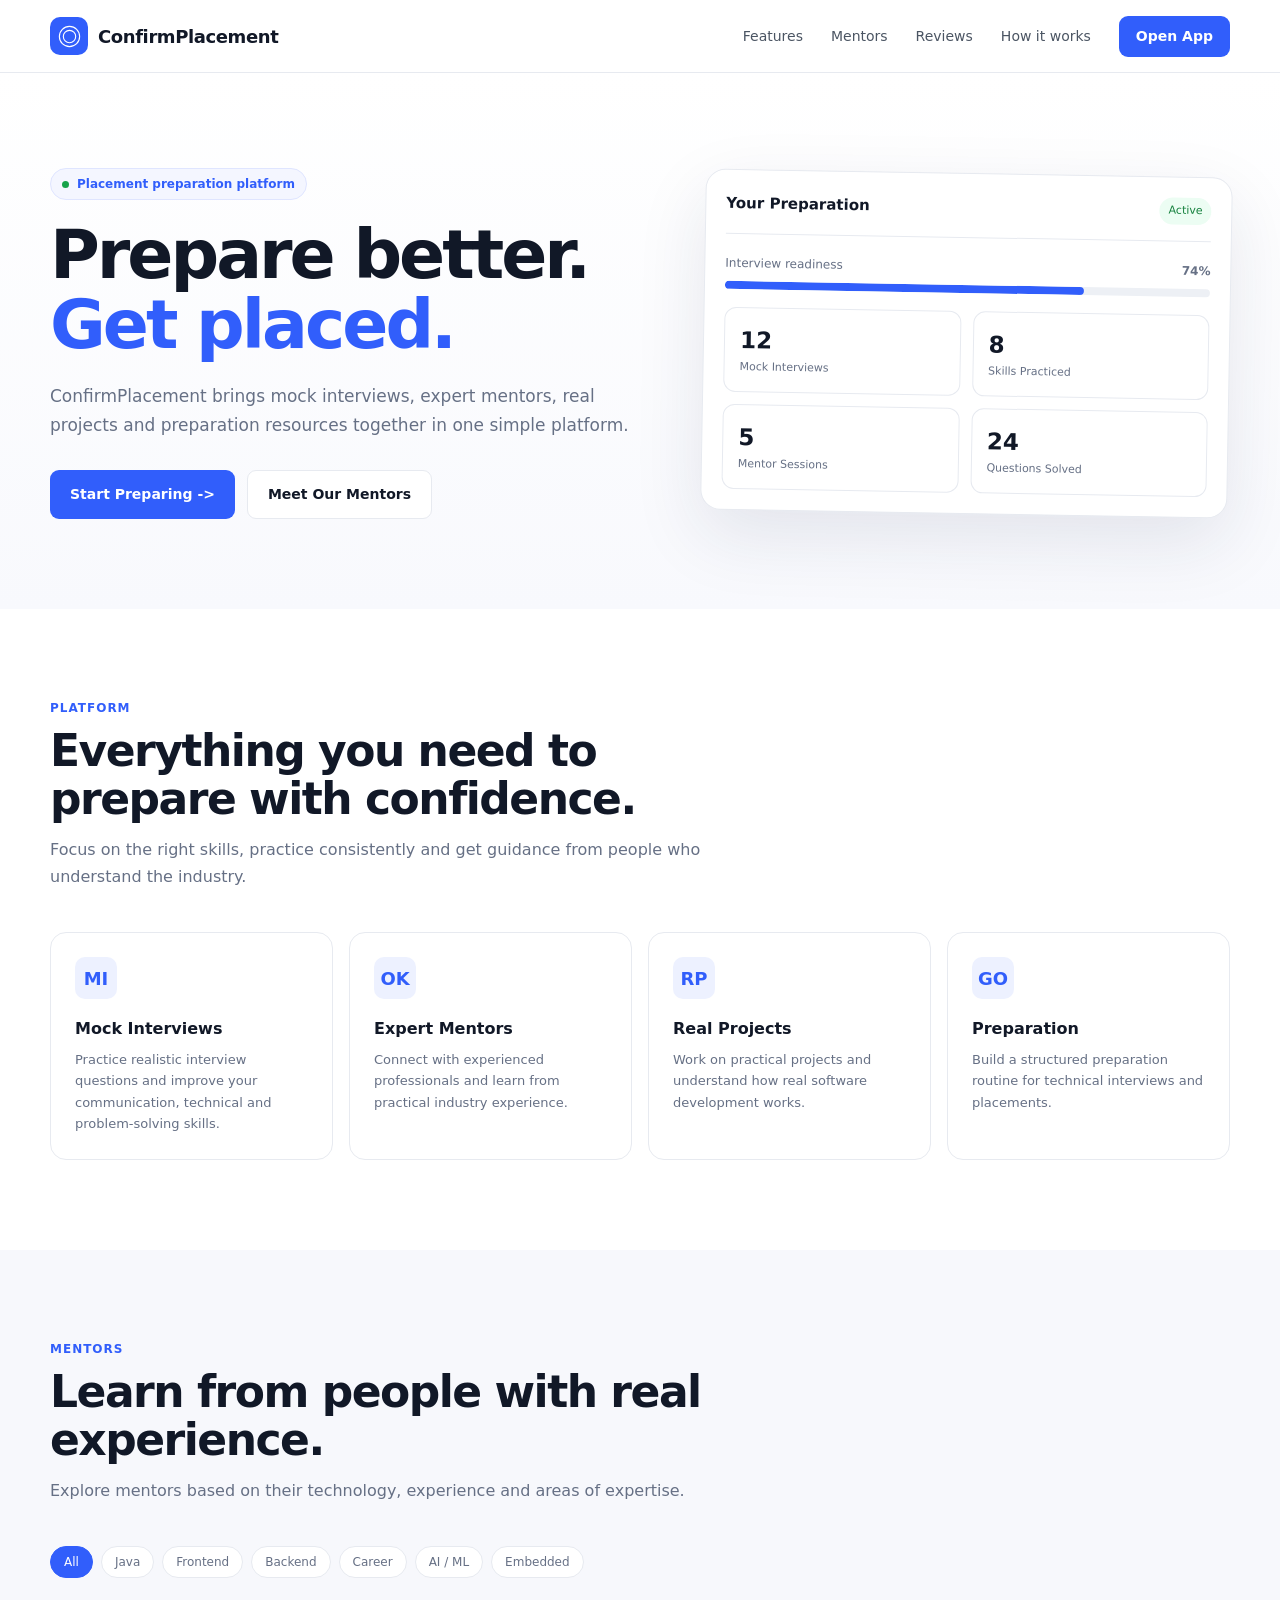
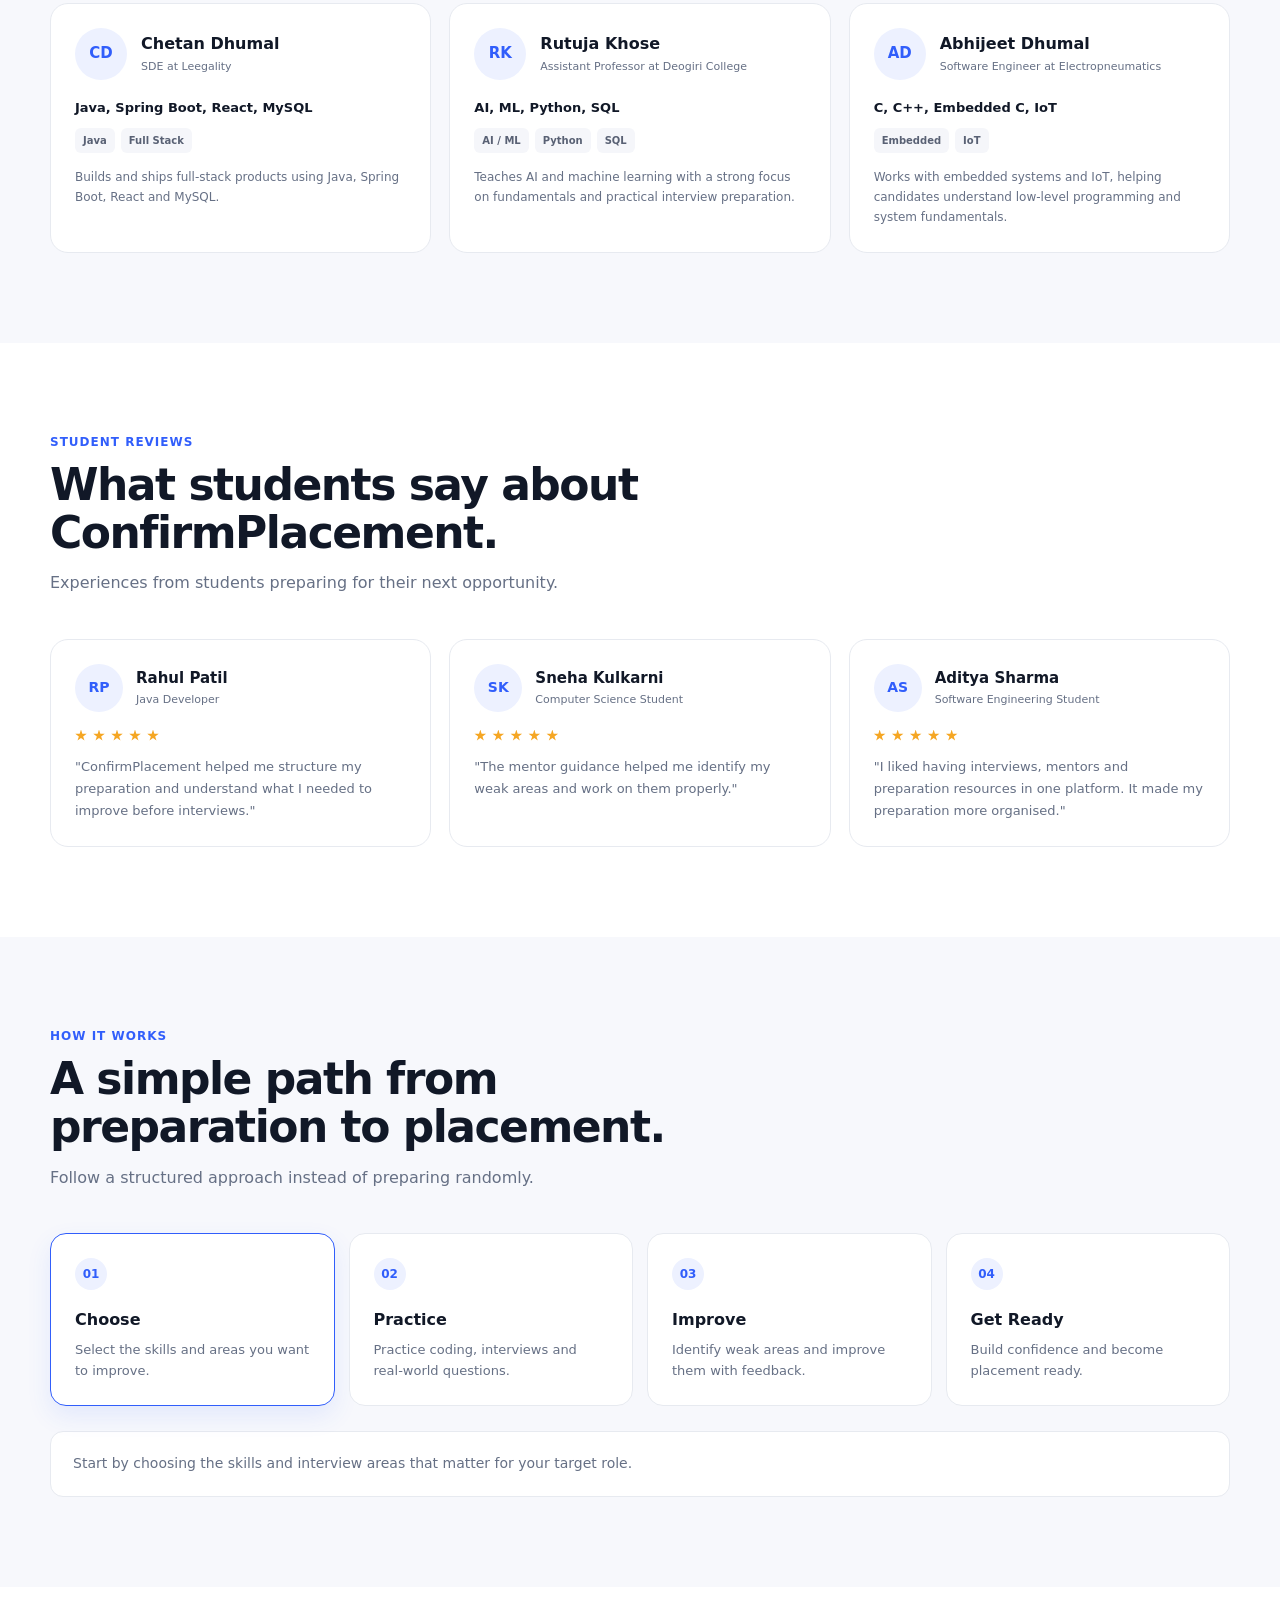
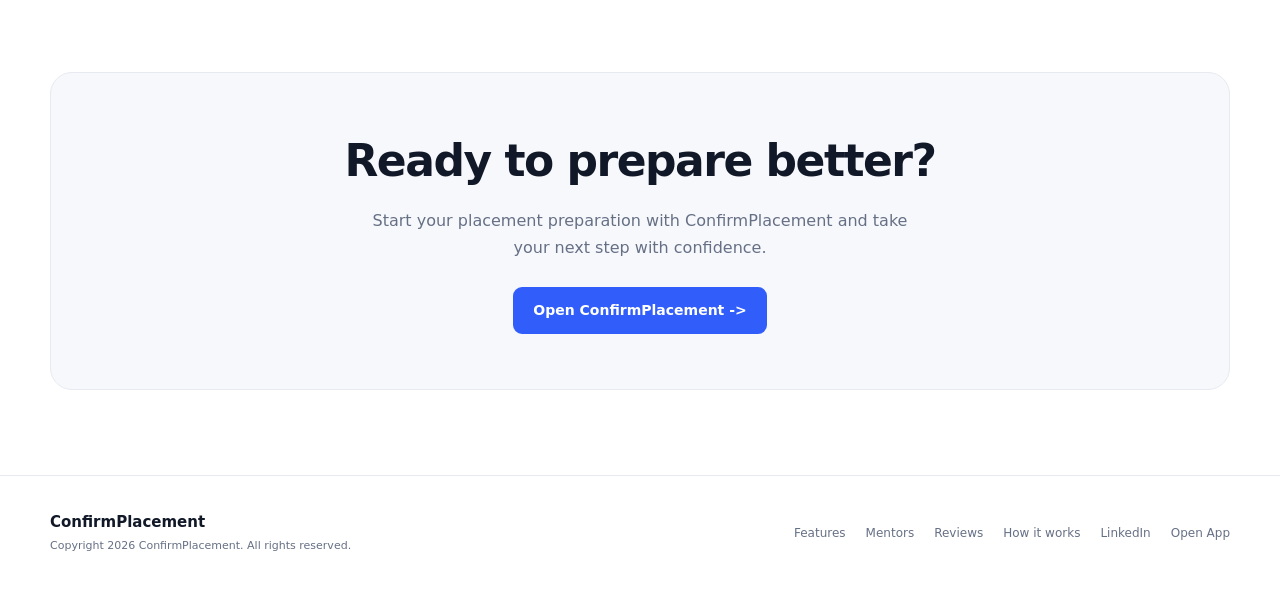
==== index.html @ c85f27fa "Update landing website" ====
<!DOCTYPE html>
<html lang="en">
<head>
    <meta charset="UTF-8">
    <meta name="viewport" content="width=device-width, initial-scale=1.0">

    <meta
        name="description"
        content="ConfirmPlacement - Prepare better, practice smarter and get placement ready."
    >

    <title>ConfirmPlacement | Prepare Better. Get Placed.</title>

    <style>

        :root {
            --primary: #315efb;
            --primary-dark: #2448c8;
            --text: #111827;
            --muted: #667085;
            --border: #e7eaf0;
            --background: #ffffff;
            --light: #f7f8fc;
            --success: #16a34a;
            --max-width: 1180px;
        }

        * {
            margin: 0;
            padding: 0;
            box-sizing: border-box;
        }

        html {
            scroll-behavior: smooth;
        }

        body {
            font-family:
                Inter,
                ui-sans-serif,
                system-ui,
                -apple-system,
                BlinkMacSystemFont,
                "Segoe UI",
                sans-serif;

            color: var(--text);
            background: var(--background);
            line-height: 1.5;
        }

        a {
            text-decoration: none;
            color: inherit;
        }

        button {
            font-family: inherit;
        }

        .container {
            width: min(calc(100% - 40px), var(--max-width));
            margin: 0 auto;
        }


        /* =========================
           NAVBAR
        ========================= */

        .navbar {
            position: sticky;
            top: 0;
            z-index: 1000;

            background: rgba(255, 255, 255, 0.96);

            border-bottom: 1px solid var(--border);

            backdrop-filter: blur(10px);
        }

        .nav-inner {
            height: 72px;

            display: flex;
            align-items: center;
            justify-content: space-between;
        }

        .logo {
            display: flex;
            align-items: center;

            gap: 10px;

            font-size: 18px;
            font-weight: 800;

            letter-spacing: -0.4px;
        }

        .logo-mark {
            width: 38px;
            height: 38px;

            display: flex;
            align-items: center;
            justify-content: center;

            border-radius: 10px;

            background: var(--primary);

            color: white;

            transition: 0.25s ease;
        }

        .logo-svg {
            width: 27px;
            height: 27px;
        }

        .target-circle,
        .target-inner {
            fill: none;
            stroke: white;
            stroke-width: 2;
        }

        .check {
            fill: none;

            stroke: white;
            stroke-width: 3;

            stroke-linecap: round;
            stroke-linejoin: round;

            stroke-dasharray: 30;
            stroke-dashoffset: 30;

            transition: stroke-dashoffset 0.35s ease;
        }

        .logo:hover .logo-mark {
            transform: rotate(-4deg) scale(1.06);
        }

        .logo:hover .check {
            stroke-dashoffset: 0;
        }

        .nav-links {
            display: flex;
            align-items: center;

            gap: 28px;

            font-size: 14px;

            color: #4b5563;
        }

        .nav-links a {
            transition: 0.2s;
        }

        .nav-links a:hover {
            color: var(--primary);
        }

        .nav-button {
            padding: 10px 17px;

            border-radius: 9px;

            background: var(--primary);

            color: white !important;

            font-weight: 600;
        }

        .nav-button:hover {
            background: var(--primary-dark);
        }

        .menu-button {
            display: none;

            border: none;

            background: transparent;

            font-size: 24px;

            cursor: pointer;
        }


        /* =========================
           HERO
        ========================= */

        .hero {
            padding: 95px 0 90px;

            background:
                linear-gradient(
                    to bottom,
                    #ffffff,
                    #f8f9fd
                );
        }

        .hero-grid {
            display: grid;

            grid-template-columns:
                1.05fr
                0.95fr;

            gap: 70px;

            align-items: center;
        }

        .hero-label {
            display: inline-flex;
            align-items: center;

            gap: 8px;

            padding: 6px 11px;

            border: 1px solid #dfe5ff;

            background: #f4f6ff;

            color: var(--primary);

            border-radius: 20px;

            font-size: 12px;

            font-weight: 700;

            margin-bottom: 20px;
        }

        .hero-label span {
            width: 7px;
            height: 7px;

            background: var(--success);

            border-radius: 50%;
        }

        .hero h1 {
            font-size: clamp(42px, 6vw, 68px);

            line-height: 1.03;

            letter-spacing: -3px;

            max-width: 700px;
        }

        .hero h1 span {
            color: var(--primary);
        }

        .hero-text {
            margin-top: 22px;

            max-width: 610px;

            color: var(--muted);

            font-size: 17px;

            line-height: 1.7;
        }

        .hero-actions {
            display: flex;

            gap: 12px;

            margin-top: 30px;

            flex-wrap: wrap;
        }

        .primary-button {
            display: inline-flex;

            align-items: center;
            justify-content: center;

            padding: 13px 20px;

            background: var(--primary);

            color: white;

            border-radius: 9px;

            font-size: 14px;

            font-weight: 700;

            transition: 0.2s;
        }

        .primary-button:hover {
            background: var(--primary-dark);

            transform: translateY(-2px);
        }

        .secondary-button {
            display: inline-flex;

            align-items: center;
            justify-content: center;

            padding: 13px 20px;

            border: 1px solid var(--border);

            background: white;

            border-radius: 9px;

            font-size: 14px;

            font-weight: 600;

            transition: 0.2s;
        }

        .secondary-button:hover {
            border-color: #cbd2e8;

            transform: translateY(-2px);
        }


        /* =========================
           DASHBOARD PREVIEW
        ========================= */

        .preview {
            position: relative;
        }

        .dashboard-card {
            background: white;

            border: 1px solid var(--border);

            border-radius: 20px;

            padding: 20px;

            box-shadow:
                0 25px 70px
                rgba(30, 40, 80, 0.10);

            transform: rotate(1deg);

            transition: 0.35s;
        }

        .dashboard-card:hover {
            transform:
                rotate(0deg)
                translateY(-6px);
        }

        .dashboard-top {
            display: flex;

            justify-content: space-between;

            align-items: center;

            padding-bottom: 16px;

            border-bottom:
                1px solid var(--border);
        }

        .dashboard-title {
            font-size: 15px;

            font-weight: 750;
        }

        .dashboard-status {
            font-size: 11px;

            padding: 5px 9px;

            background: #ecfdf3;

            color: #15803d;

            border-radius: 20px;
        }

        .dashboard-body {
            padding-top: 20px;
        }

        .progress-title {
            display: flex;

            justify-content: space-between;

            font-size: 12px;

            color: var(--muted);
        }

        .progress {
            height: 8px;

            background: #edf0f5;

            border-radius: 10px;

            margin-top: 9px;

            overflow: hidden;
        }

        .progress-bar {
            width: 74%;

            height: 100%;

            background: var(--primary);

            border-radius: inherit;
        }

        .preview-grid {
            display: grid;

            grid-template-columns:
                repeat(2, 1fr);

            gap: 12px;

            margin-top: 18px;
        }

        .preview-item {
            border: 1px solid var(--border);

            padding: 15px;

            border-radius: 12px;

            transition: 0.2s;
        }

        .preview-item:hover {
            transform: translateY(-3px);

            border-color: #cbd2e8;
        }

        .preview-number {
            font-size: 23px;

            font-weight: 800;
        }

        .preview-label {
            color: var(--muted);

            font-size: 11px;

            margin-top: 2px;
        }


        /* =========================
           SECTIONS
        ========================= */

        .section {
            padding: 90px 0;
        }

        .section-light {
            background: var(--light);
        }

        .section-heading {
            max-width: 680px;

            margin-bottom: 42px;
        }

        .label {
            color: var(--primary);

            font-size: 12px;

            font-weight: 800;

            text-transform: uppercase;

            letter-spacing: 1px;

            margin-bottom: 10px;
        }

        .section-heading h2 {
            font-size:
                clamp(30px, 4vw, 44px);

            letter-spacing: -1.5px;

            line-height: 1.1;
        }

        .section-heading p {
            color: var(--muted);

            margin-top: 12px;

            line-height: 1.7;
        }


        /* =========================
           FEATURES
        ========================= */

        .feature-grid {
            display: grid;

            grid-template-columns:
                repeat(4, 1fr);

            gap: 16px;
        }

        .feature-card {
            padding: 24px;

            border: 1px solid var(--border);

            border-radius: 16px;

            background: white;

            transition: 0.25s;
        }

        .feature-card:hover {
            transform: translateY(-5px);

            box-shadow:
                0 12px 30px
                rgba(20, 30, 60, 0.06);

            border-color: #cbd2e8;
        }

        .feature-icon {
            width: 42px;
            height: 42px;

            display: flex;

            align-items: center;
            justify-content: center;

            border-radius: 10px;

            background: #edf1ff;

            color: var(--primary);

            font-size: 18px;

            font-weight: 800;

            margin-bottom: 18px;
        }

        .feature-card h3 {
            font-size: 16px;
        }

        .feature-card p {
            margin-top: 8px;

            color: var(--muted);

            font-size: 13px;

            line-height: 1.65;
        }


        /* =========================
           MENTORS
        ========================= */

        .mentor-filters {
            display: flex;

            gap: 8px;

            flex-wrap: wrap;

            margin-bottom: 25px;
        }

        .filter-button {
            padding: 8px 13px;

            border: 1px solid var(--border);

            background: white;

            border-radius: 20px;

            color: #667085;

            font-size: 12px;

            cursor: pointer;

            transition: 0.2s;
        }

        .filter-button:hover {
            border-color: #cbd2e8;
        }

        .filter-button.active {
            background: var(--primary);

            color: white;

            border-color: var(--primary);
        }

        .mentor-grid {
            display: grid;

            grid-template-columns:
                repeat(3, 1fr);

            gap: 18px;
        }

        .mentor-card {
            background: white;

            border: 1px solid var(--border);

            border-radius: 18px;

            padding: 24px;

            transition: 0.25s;
        }

        .mentor-card:hover {
            transform: translateY(-5px);

            border-color: #cbd2e8;

            box-shadow:
                0 12px 30px
                rgba(20, 30, 60, 0.07);
        }

        .mentor-top {
            display: flex;

            align-items: center;

            gap: 14px;
        }

        .mentor-avatar {
            width: 52px;
            height: 52px;

            flex-shrink: 0;

            display: flex;

            align-items: center;
            justify-content: center;

            border-radius: 50%;

            background: #edf1ff;

            color: var(--primary);

            font-size: 15px;

            font-weight: 800;
        }

        .mentor-card h3 {
            font-size: 16px;
        }

        .mentor-role {
            color: var(--muted);

            font-size: 11px;

            line-height: 1.45;

            margin-top: 3px;
        }

        .mentor-expertise {
            margin-top: 18px;

            font-size: 13px;

            font-weight: 650;
        }

        .mentor-tags {
            display: flex;

            flex-wrap: wrap;

            gap: 6px;

            margin-top: 11px;
        }

        .mentor-tag {
            padding: 5px 8px;

            background: #f5f6fa;

            border-radius: 6px;

            color: #596174;

            font-size: 10px;

            font-weight: 600;
        }

        .mentor-bio {
            margin-top: 15px;

            color: var(--muted);

            font-size: 12px;

            line-height: 1.65;
        }


        /* =========================
           REVIEWS
        ========================= */

        .review-grid {
            display: grid;

            grid-template-columns:
                repeat(3, 1fr);

            gap: 18px;
        }

        .review-card {
            background: white;

            border: 1px solid var(--border);

            border-radius: 18px;

            padding: 24px;

            transition: 0.25s;
        }

        .review-card:hover {
            transform: translateY(-5px);

            border-color: #cbd2e8;

            box-shadow:
                0 12px 30px
                rgba(20, 30, 60, 0.07);
        }

        .review-top {
            display: flex;

            align-items: center;

            gap: 13px;
        }

        .review-avatar {
            width: 48px;
            height: 48px;

            display: flex;

            align-items: center;
            justify-content: center;

            border-radius: 50%;

            background: #edf1ff;

            color: var(--primary);

            font-size: 14px;

            font-weight: 700;
        }

        .review-card h3 {
            font-size: 15px;
        }

        .review-role {
            color: var(--muted);

            font-size: 11px;

            margin-top: 2px;
        }

        .review-stars {
            margin-top: 18px;

            display: flex;

            gap: 4px;
        }

        .star {
            width: 14px;
            height: 14px;

            position: relative;

            display: inline-block;
        }

        .star::before {
            content: "";

            position: absolute;

            width: 12px;
            height: 12px;

            background: #f5a623;

            clip-path:
                polygon(
                    50% 0%,
                    61% 35%,
                    98% 35%,
                    68% 57%,
                    79% 92%,
                    50% 70%,
                    21% 92%,
                    32% 57%,
                    2% 35%,
                    39% 35%
                );
        }

        .review-text {
            margin-top: 12px;

            color: var(--muted);

            font-size: 13px;

            line-height: 1.7;
        }


        /* =========================
           HOW IT WORKS
        ========================= */

        .steps {
            display: grid;

            grid-template-columns:
                repeat(4, 1fr);

            gap: 14px;
        }

        .step {
            position: relative;

            padding: 24px;

            border: 1px solid var(--border);

            border-radius: 16px;

            background: white;

            cursor: pointer;

            transition: 0.25s;
        }

        .step:hover {
            transform: translateY(-4px);
        }

        .step.active {
            border-color: var(--primary);

            box-shadow:
                0 10px 25px
                rgba(49, 94, 251, 0.10);
        }

        .step-number {
            width: 32px;
            height: 32px;

            display: flex;

            align-items: center;
            justify-content: center;

            border-radius: 50%;

            background: #edf1ff;

            color: var(--primary);

            font-size: 12px;

            font-weight: 800;

            margin-bottom: 18px;
        }

        .step h3 {
            font-size: 16px;
        }

        .step p {
            margin-top: 8px;

            color: var(--muted);

            font-size: 13px;

            line-height: 1.6;
        }

        .step-detail {
            margin-top: 25px;

            padding: 20px 22px;

            background: white;

            border: 1px solid var(--border);

            border-radius: 13px;

            color: var(--muted);

            font-size: 14px;

            line-height: 1.7;
        }


        /* =========================
           CTA
        ========================= */

        .cta {
            padding: 85px 0;
        }

        .cta-box {
            padding: 55px;

            border: 1px solid var(--border);

            border-radius: 22px;

            background: #f7f8fc;

            text-align: center;
        }

        .cta-box h2 {
            font-size:
                clamp(30px, 4vw, 44px);

            letter-spacing: -1.5px;
        }

        .cta-box p {
            max-width: 570px;

            margin: 13px auto 25px;

            color: var(--muted);

            line-height: 1.7;
        }


        /* =========================
           FOOTER
        ========================= */

        footer {
            border-top: 1px solid var(--border);

            padding: 35px 0;

            background: white;
        }

        .footer-inner {
            display: flex;

            justify-content: space-between;

            align-items: center;

            gap: 20px;
        }

        .footer-brand {
            font-size: 15px;

            font-weight: 800;
        }

        .footer-copy {
            color: var(--muted);

            font-size: 11px;

            margin-top: 5px;
        }

        .footer-links {
            display: flex;

            gap: 20px;

            color: var(--muted);

            font-size: 12px;
        }

        .footer-links a:hover {
            color: var(--primary);
        }


        /* =========================
           RESPONSIVE
        ========================= */

        @media (max-width: 900px) {

            .hero-grid {
                grid-template-columns: 1fr;

                gap: 45px;
            }

            .feature-grid {
                grid-template-columns:
                    repeat(2, 1fr);
            }

            .mentor-grid {
                grid-template-columns:
                    repeat(2, 1fr);
            }

            .review-grid {
                grid-template-columns:
                    repeat(2, 1fr);
            }

            .steps {
                grid-template-columns:
                    repeat(2, 1fr);
            }

            .nav-links {
                position: absolute;

                top: 72px;

                left: 20px;
                right: 20px;

                display: none;

                flex-direction: column;

                align-items: stretch;

                padding: 18px;

                background: white;

                border: 1px solid var(--border);

                border-radius: 12px;

                box-shadow:
                    0 15px 35px
                    rgba(20, 30, 60, 0.08);
            }

            .nav-links.show {
                display: flex;
            }

            .nav-links a {
                padding: 8px 4px;
            }

            .menu-button {
                display: block;
            }
        }


        @media (max-width: 600px) {

            .container {
                width:
                    min(
                        calc(100% - 28px),
                        var(--max-width)
                    );
            }

            .hero {
                padding: 65px 0;
            }

            .hero h1 {
                letter-spacing: -2px;
            }

            .hero-text {
                font-size: 15px;
            }

            .feature-grid,
            .mentor-grid,
            .review-grid,
            .steps {
                grid-template-columns: 1fr;
            }

            .section {
                padding: 65px 0;
            }

            .cta-box {
                padding: 35px 20px;
            }

            .footer-inner {
                flex-direction: column;

                align-items: flex-start;
            }

            .footer-links {
                flex-wrap: wrap;
            }
        }


        a:focus-visible,
        button:focus-visible {
            outline:
                3px solid
                rgba(49, 94, 251, 0.25);

            outline-offset: 3px;
        }

    </style>
</head>


<body>


<!-- =========================
     NAVBAR
========================= -->

<header class="navbar">

    <div class="container nav-inner">

        <a
            href="#"
            class="logo"
            aria-label="ConfirmPlacement Home"
        >

            <div class="logo-mark">

                <svg
                    viewBox="0 0 48 48"
                    class="logo-svg"
                    aria-hidden="true"
                >

                    <circle
                        cx="24"
                        cy="24"
                        r="18"
                        class="target-circle"
                    />

                    <circle
                        cx="24"
                        cy="24"
                        r="11"
                        class="target-inner"
                    />

                    <path
                        d="M16 24.5 L21.5 30 L33 18"
                        class="check"
                    />

                </svg>

            </div>

            <span>
                ConfirmPlacement
            </span>

        </a>


        <button
            class="menu-button"
            id="menuButton"
            aria-label="Open menu"
            aria-expanded="false"
        >
            MENU
        </button>


        <nav
            class="nav-links"
            id="navLinks"
        >

            <a href="#features">
                Features
            </a>

            <a href="#mentors">
                Mentors
            </a>

            <a href="#reviews">
                Reviews
            </a>

            <a href="#how-it-works">
                How it works
            </a>

            <a
                href="https://app.confirmplacement.com"
                class="nav-button"
            >
                Open App
            </a>

        </nav>

    </div>

</header>


<main>


<!-- =========================
     HERO
========================= -->

<section class="hero">

    <div class="container hero-grid">


        <div>

            <div class="hero-label">

                <span></span>

                Placement preparation platform

            </div>


            <h1>

                Prepare better.

                <span>
                    Get placed.
                </span>

            </h1>


            <p class="hero-text">

                ConfirmPlacement brings mock interviews,
                expert mentors, real projects and
                preparation resources together in one
                simple platform.

            </p>


            <div class="hero-actions">

                <a
                    href="https://app.confirmplacement.com"
                    class="primary-button"
                >
                    Start Preparing ->
                </a>


                <a
                    href="#mentors"
                    class="secondary-button"
                >
                    Meet Our Mentors
                </a>

            </div>

        </div>


        <!-- DASHBOARD -->

        <div class="preview">

            <div class="dashboard-card">


                <div class="dashboard-top">

                    <div class="dashboard-title">
                        Your Preparation
                    </div>

                    <div class="dashboard-status">
                        Active
                    </div>

                </div>


                <div class="dashboard-body">


                    <div class="progress-title">

                        <span>
                            Interview readiness
                        </span>

                        <strong>
                            74%
                        </strong>

                    </div>


                    <div class="progress">

                        <div class="progress-bar"></div>

                    </div>


                    <div class="preview-grid">


                        <div class="preview-item">

                            <div class="preview-number">
                                12
                            </div>

                            <div class="preview-label">
                                Mock Interviews
                            </div>

                        </div>


                        <div class="preview-item">

                            <div class="preview-number">
                                8
                            </div>

                            <div class="preview-label">
                                Skills Practiced
                            </div>

                        </div>


                        <div class="preview-item">

                            <div class="preview-number">
                                5
                            </div>

                            <div class="preview-label">
                                Mentor Sessions
                            </div>

                        </div>


                        <div class="preview-item">

                            <div class="preview-number">
                                24
                            </div>

                            <div class="preview-label">
                                Questions Solved
                            </div>

                        </div>


                    </div>

                </div>

            </div>

        </div>

    </div>

</section>


<!-- =========================
     FEATURES
========================= -->

<section
    class="section"
    id="features"
>

    <div class="container">


        <div class="section-heading">

            <div class="label">
                Platform
            </div>


            <h2>
                Everything you need to prepare with confidence.
            </h2>


            <p>
                Focus on the right skills, practice consistently
                and get guidance from people who understand
                the industry.
            </p>

        </div>


        <div class="feature-grid">


            <div class="feature-card">

                <div class="feature-icon">
                    MI
                </div>

                <h3>
                    Mock Interviews
                </h3>

                <p>
                    Practice realistic interview questions
                    and improve your communication,
                    technical and problem-solving skills.
                </p>

            </div>


            <div class="feature-card">

                <div class="feature-icon">
                    OK
                </div>

                <h3>
                    Expert Mentors
                </h3>

                <p>
                    Connect with experienced professionals
                    and learn from practical industry
                    experience.
                </p>

            </div>


            <div class="feature-card">

                <div class="feature-icon">
                    RP
                </div>

                <h3>
                    Real Projects
                </h3>

                <p>
                    Work on practical projects and understand
                    how real software development works.
                </p>

            </div>


            <div class="feature-card">

                <div class="feature-icon">
                    GO
                </div>

                <h3>
                    Preparation
                </h3>

                <p>
                    Build a structured preparation routine
                    for technical interviews and placements.
                </p>

            </div>


        </div>

    </div>

</section>


<!-- =========================
     MENTORS
========================= -->

<section
    class="section section-light"
    id="mentors"
>

    <div class="container">


        <div class="section-heading">

            <div class="label">
                Mentors
            </div>


            <h2>
                Learn from people with real experience.
            </h2>


            <p>
                Explore mentors based on their technology,
                experience and areas of expertise.
            </p>

        </div>


        <div
            class="mentor-filters"
            id="mentorFilters"
        >

            <button
                class="filter-button active"
                data-filter="All"
            >
                All
            </button>


            <button
                class="filter-button"
                data-filter="Java"
            >
                Java
            </button>


            <button
                class="filter-button"
                data-filter="Frontend"
            >
                Frontend
            </button>


            <button
                class="filter-button"
                data-filter="Backend"
            >
                Backend
            </button>


            <button
                class="filter-button"
                data-filter="Career"
            >
                Career
            </button>


            <button
                class="filter-button"
                data-filter="AI / ML"
            >
                AI / ML
            </button>


            <button
                class="filter-button"
                data-filter="Embedded"
            >
                Embedded
            </button>

        </div>


        <div
            class="mentor-grid"
            id="mentorGrid"
        ></div>


    </div>

</section>


<!-- =========================
     REVIEWS
========================= -->

<section
    class="section"
    id="reviews"
>

    <div class="container">


        <div class="section-heading">

            <div class="label">
                Student Reviews
            </div>


            <h2>
                What students say about ConfirmPlacement.
            </h2>


            <p>
                Experiences from students preparing
                for their next opportunity.
            </p>

        </div>


        <div class="review-grid">


            <!-- REVIEW 1 -->

            <div class="review-card">


                <div class="review-top">

                    <div class="review-avatar">
                        RP
                    </div>


                    <div>

                        <h3>
                            Rahul Patil
                        </h3>

                        <div class="review-role">
                            Java Developer
                        </div>

                    </div>

                </div>


                <div class="review-stars">

                    <span class="star"></span>
                    <span class="star"></span>
                    <span class="star"></span>
                    <span class="star"></span>
                    <span class="star"></span>

                </div>


                <p class="review-text">

                    "ConfirmPlacement helped me structure
                    my preparation and understand what I
                    needed to improve before interviews."

                </p>

            </div>


            <!-- REVIEW 2 -->

            <div class="review-card">


                <div class="review-top">

                    <div class="review-avatar">
                        SK
                    </div>


                    <div>

                        <h3>
                            Sneha Kulkarni
                        </h3>

                        <div class="review-role">
                            Computer Science Student
                        </div>

                    </div>

                </div>


                <div class="review-stars">

                    <span class="star"></span>
                    <span class="star"></span>
                    <span class="star"></span>
                    <span class="star"></span>
                    <span class="star"></span>

                </div>


                <p class="review-text">

                    "The mentor guidance helped me identify
                    my weak areas and work on them properly."

                </p>

            </div>


            <!-- REVIEW 3 -->

            <div class="review-card">


                <div class="review-top">

                    <div class="review-avatar">
                        AS
                    </div>


                    <div>

                        <h3>
                            Aditya Sharma
                        </h3>

                        <div class="review-role">
                            Software Engineering Student
                        </div>

                    </div>

                </div>


                <div class="review-stars">

                    <span class="star"></span>
                    <span class="star"></span>
                    <span class="star"></span>
                    <span class="star"></span>
                    <span class="star"></span>

                </div>


                <p class="review-text">

                    "I liked having interviews, mentors
                    and preparation resources in one platform.
                    It made my preparation more organised."

                </p>

            </div>


        </div>

    </div>

</section>


<!-- =========================
     HOW IT WORKS
========================= -->

<section
    class="section section-light"
    id="how-it-works"
>

    <div class="container">


        <div class="section-heading">

            <div class="label">
                How it works
            </div>


            <h2>
                A simple path from preparation to placement.
            </h2>


            <p>
                Follow a structured approach instead of
                preparing randomly.
            </p>

        </div>


        <div class="steps">


            <div
                class="step active"
                data-step="0"
            >

                <div class="step-number">
                    01
                </div>

                <h3>
                    Choose
                </h3>

                <p>
                    Select the skills and areas you want
                    to improve.
                </p>

            </div>


            <div
                class="step"
                data-step="1"
            >

                <div class="step-number">
                    02
                </div>

                <h3>
                    Practice
                </h3>

                <p>
                    Practice coding, interviews and
                    real-world questions.
                </p>

            </div>


            <div
                class="step"
                data-step="2"
            >

                <div class="step-number">
                    03
                </div>

                <h3>
                    Improve
                </h3>

                <p>
                    Identify weak areas and improve them
                    with feedback.
                </p>

            </div>


            <div
                class="step"
                data-step="3"
            >

                <div class="step-number">
                    04
                </div>

                <h3>
                    Get Ready
                </h3>

                <p>
                    Build confidence and become
                    placement ready.
                </p>

            </div>


        </div>


        <div
            class="step-detail"
            id="stepDetail"
        >
            Start by choosing the skills and interview
            areas that matter for your target role.
        </div>


    </div>

</section>


<!-- =========================
     CTA
========================= -->

<section class="cta">

    <div class="container">


        <div class="cta-box">

            <h2>
                Ready to prepare better?
            </h2>


            <p>
                Start your placement preparation with
                ConfirmPlacement and take your next step
                with confidence.
            </p>


            <a
                href="https://app.confirmplacement.com"
                class="primary-button"
            >
                Open ConfirmPlacement ->
            </a>

        </div>


    </div>

</section>


</main>


<!-- =========================
     FOOTER
========================= -->

<footer>

    <div class="container footer-inner">


        <div>

            <div class="footer-brand">
                ConfirmPlacement
            </div>


            <div class="footer-copy">
                Copyright 2026 ConfirmPlacement.
                All rights reserved.
            </div>

        </div>


        <div class="footer-links">

            <a href="#features">
                Features
            </a>

            <a href="#mentors">
                Mentors
            </a>

            <a href="#reviews">
                Reviews
            </a>

            <a href="#how-it-works">
                How it works
            </a>


            <a
                href="https://www.linkedin.com/"
                target="_blank"
                rel="noopener"
            >
                LinkedIn
            </a>


            <a href="https://app.confirmplacement.com">
                Open App
            </a>

        </div>


    </div>

</footer>


<script>


/* =========================
   MENTORS DATA
========================= */

const MENTORS = [

    {
        name: "Chetan Dhumal",

        role: "SDE at Leegality",

        expertise:
            "Java, Spring Boot, React, MySQL",

        topics: [
            "Java",
            "Full Stack"
        ],

        bio:
            "Builds and ships full-stack products using Java, Spring Boot, React and MySQL."
    },


    {
        name: "Rutuja Khose",

        role:
            "Assistant Professor at Deogiri College",

        expertise:
            "AI, ML, Python, SQL",

        topics: [
            "AI / ML",
            "Python",
            "SQL"
        ],

        bio:
            "Teaches AI and machine learning with a strong focus on fundamentals and practical interview preparation."
    },


    {
        name: "Abhijeet Dhumal",

        role:
            "Software Engineer at Electropneumatics",

        expertise:
            "C, C++, Embedded C, IoT",

        topics: [
            "Embedded",
            "IoT"
        ],

        bio:
            "Works with embedded systems and IoT, helping candidates understand low-level programming and system fundamentals."
    }

];


/* =========================
   GET MENTOR CATEGORIES
========================= */

function getMentorCategories(mentor) {

    const text = (

        mentor.name +
        " " +
        mentor.role +
        " " +
        mentor.expertise +
        " " +
        mentor.topics.join(" ")

    ).toLowerCase();


    const categories = [];


    if (
        text.includes("java") ||
        text.includes("spring")
    ) {

        categories.push("Java");

    }


    if (
        text.includes("react") ||
        text.includes("frontend") ||
        text.includes("full stack")
    ) {

        categories.push("Frontend");

    }


    if (
        text.includes("spring") ||
        text.includes("backend") ||
        text.includes("mysql") ||
        text.includes("sql")
    ) {

        categories.push("Backend");

    }


    if (
        text.includes("career") ||
        text.includes("interview") ||
        text.includes("placement")
    ) {

        categories.push("Career");

    }


    if (
        text.includes("ai") ||
        text.includes("ml") ||
        text.includes("machine learning")
    ) {

        categories.push("AI / ML");

    }


    if (
        text.includes("embedded") ||
        text.includes("iot") ||
        text.includes("c++") ||
        text.includes("embedded c")
    ) {

        categories.push("Embedded");

    }


    return categories;

}


/* =========================
   CREATE MENTOR CARD
========================= */

function createMentorCard(mentor) {


    const initials = mentor.name
        .split(" ")
        .map(word => word[0])
        .join("")
        .slice(0, 2)
        .toUpperCase();


    const tags = mentor.topics
        .map(topic => {

            return `
                <span class="mentor-tag">
                    ${topic}
                </span>
            `;

        })
        .join("");


    return `

        <article class="mentor-card">


            <div class="mentor-top">


                <div class="mentor-avatar">
                    ${initials}
                </div>


                <div>

                    <h3>
                        ${mentor.name}
                    </h3>


                    <div class="mentor-role">
                        ${mentor.role}
                    </div>

                </div>


            </div>


            <div class="mentor-expertise">
                ${mentor.expertise}
            </div>


            <div class="mentor-tags">
                ${tags}
            </div>


            <p class="mentor-bio">
                ${mentor.bio}
            </p>


        </article>

    `;

}


/* =========================
   RENDER MENTORS
========================= */

function renderMentors(filter = "All") {


    const mentorGrid =
        document.getElementById("mentorGrid");


    let mentors = MENTORS;


    if (filter !== "All") {


        mentors = MENTORS.filter(mentor => {


            const categories =
                getMentorCategories(mentor);


            return categories.includes(filter);

        });

    }


    if (mentors.length === 0) {

        mentorGrid.innerHTML = `

            <div
                style="
                    grid-column: 1 / -1;
                    padding: 30px;
                    text-align: center;
                    color: #667085;
                    background: white;
                    border: 1px solid #e7eaf0;
                    border-radius: 16px;
                "
            >

                No mentors available in this category yet.

            </div>

        `;


        return;

    }


    mentorGrid.innerHTML =
        mentors
            .map(createMentorCard)
            .join("");

}


/* =========================
   MENTOR FILTER
========================= */

document
    .getElementById("mentorFilters")
    .addEventListener(
        "click",
        function(event) {


            const button =
                event.target.closest(
                    ".filter-button"
                );


            if (!button) {
                return;
            }


            document
                .querySelectorAll(
                    ".filter-button"
                )
                .forEach(btn => {

                    btn.classList.remove(
                        "active"
                    );

                });


            button.classList.add("active");


            const filter =
                button.dataset.filter;


            renderMentors(filter);

        }
    );


/* =========================
   MOBILE MENU
========================= */

const menuButton =
    document.getElementById("menuButton");


const navLinks =
    document.getElementById("navLinks");


menuButton.addEventListener(
    "click",
    function() {


        navLinks.classList.toggle(
            "show"
        );


        const expanded =
            navLinks.classList.contains(
                "show"
            );


        menuButton.setAttribute(
            "aria-expanded",
            expanded
        );

    }
);


navLinks
    .querySelectorAll("a")
    .forEach(link => {


        link.addEventListener(
            "click",
            function() {


                navLinks.classList.remove(
                    "show"
                );


                menuButton.setAttribute(
                    "aria-expanded",
                    "false"
                );

            }
        );

    });


/* =========================
   HOW IT WORKS
========================= */

const steps =
    document.querySelectorAll(".step");


const stepDetail =
    document.getElementById(
        "stepDetail"
    );


const stepDescriptions = [

    "Start by choosing the skills and interview areas that matter for your target role.",

    "Practice coding questions, mock interviews and real-world scenarios to build confidence.",

    "Use feedback from practice sessions and mentors to identify and improve your weak areas.",

    "Put everything together and approach your placement interviews with better preparation and confidence."

];


steps.forEach(step => {


    step.addEventListener(
        "click",
        function() {


            steps.forEach(item => {

                item.classList.remove(
                    "active"
                );

            });


            step.classList.add(
                "active"
            );


            const index =
                Number(
                    step.dataset.step
                );


            stepDetail.textContent =
                stepDescriptions[index];

        }
    );

});


/* =========================
   INITIAL RENDER
========================= */

renderMentors("All");


</script>


</body>
</html>
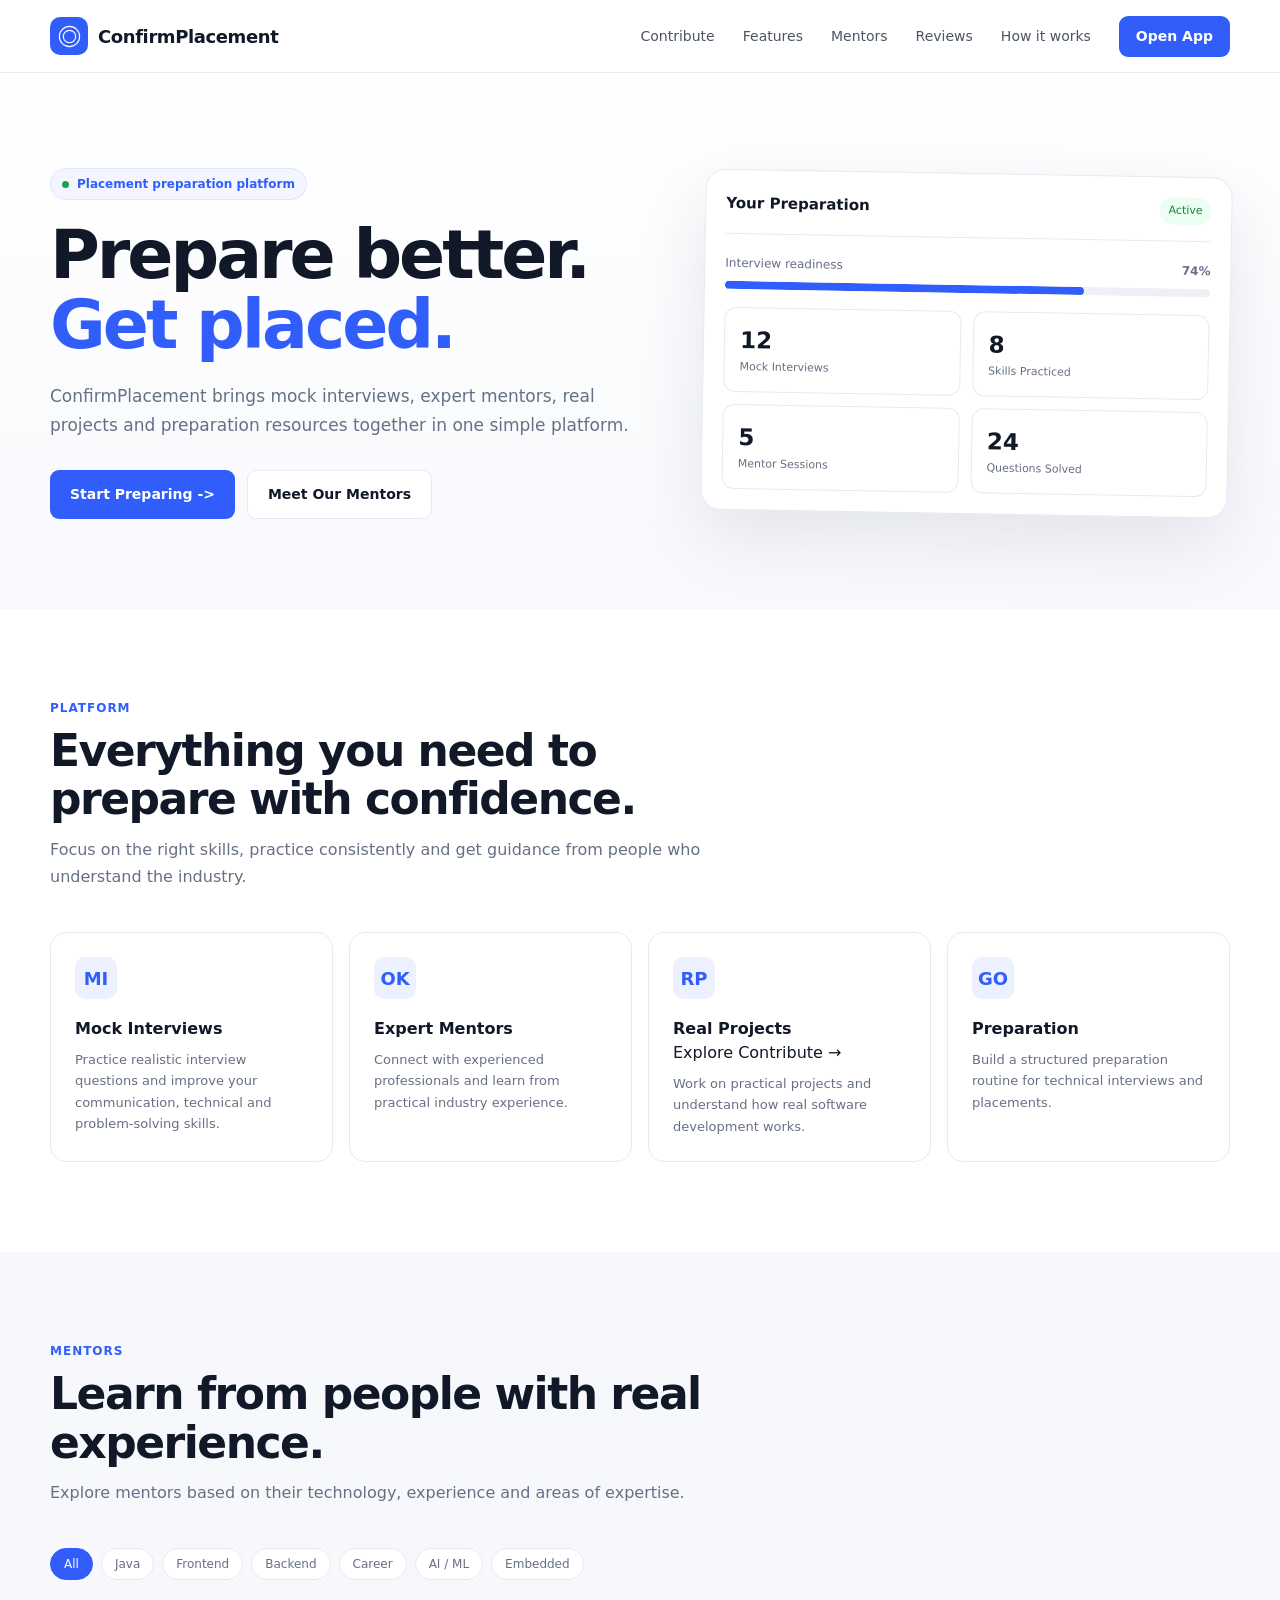
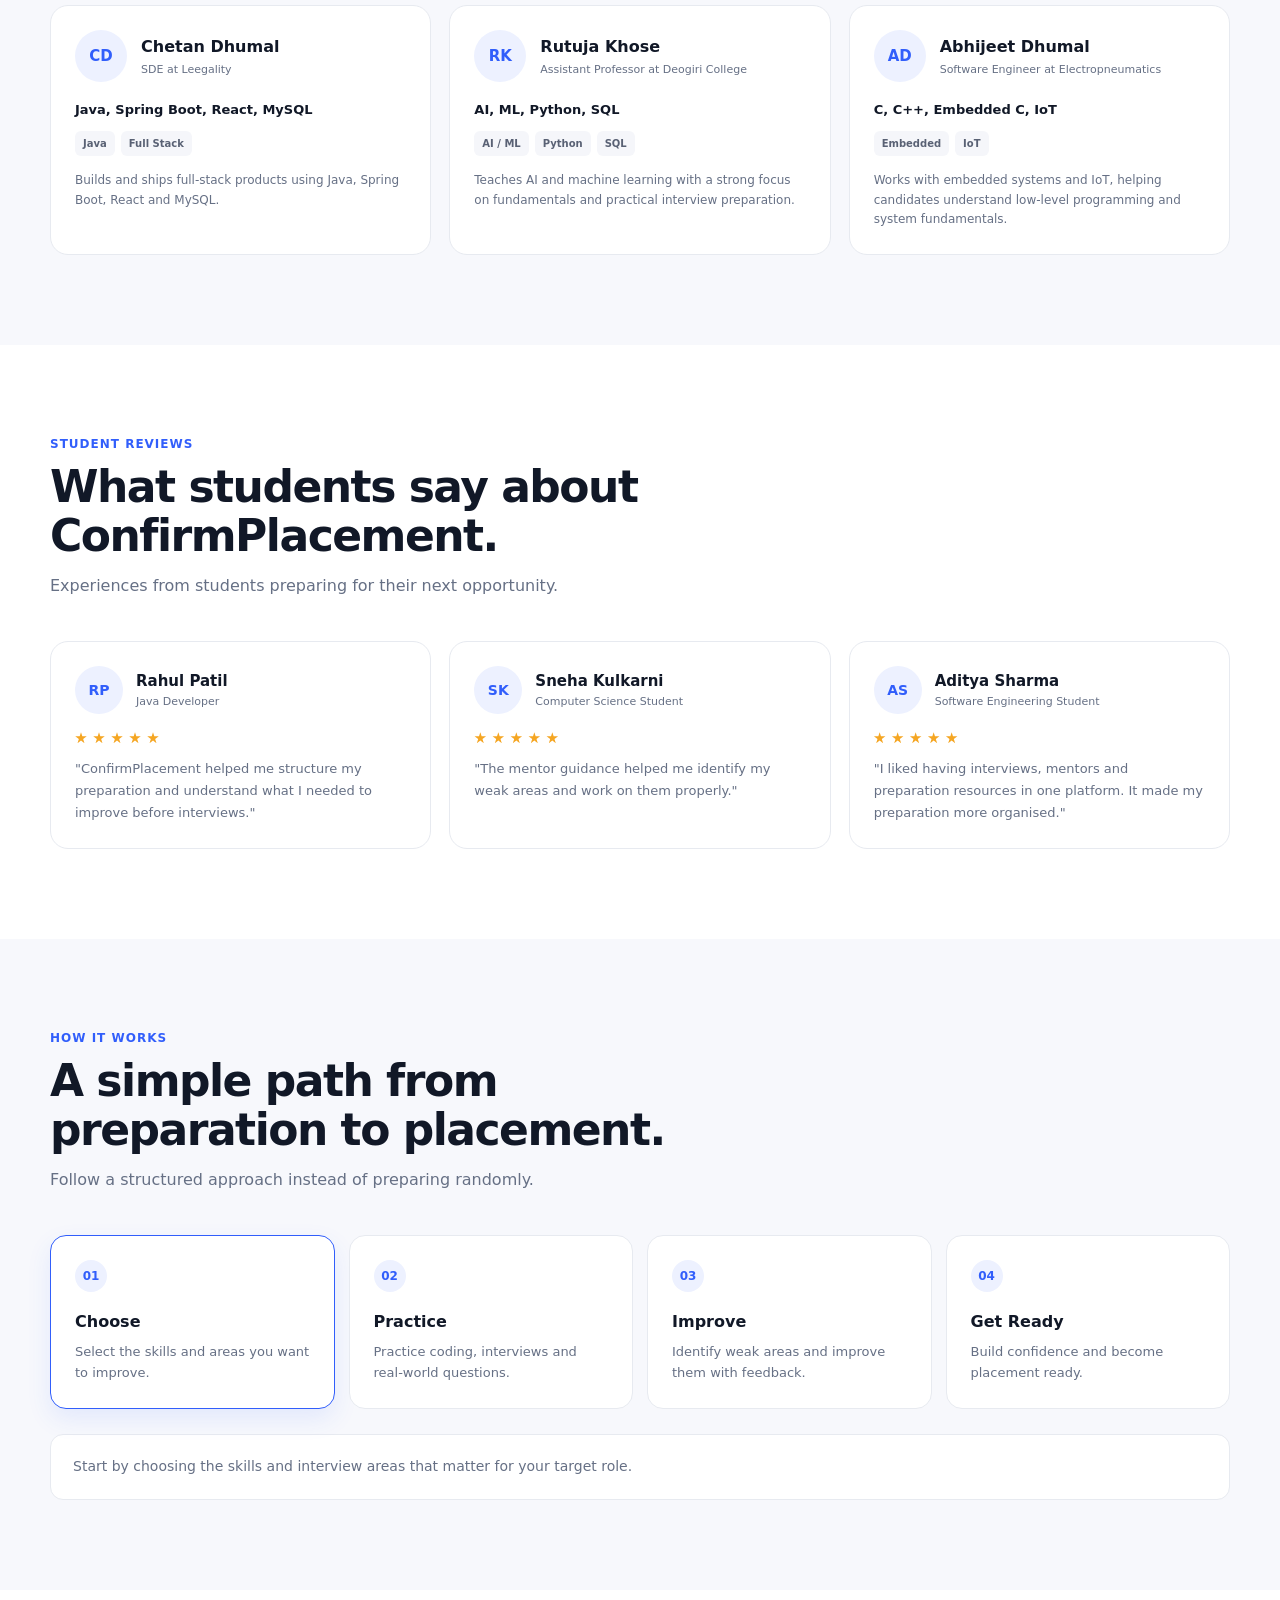
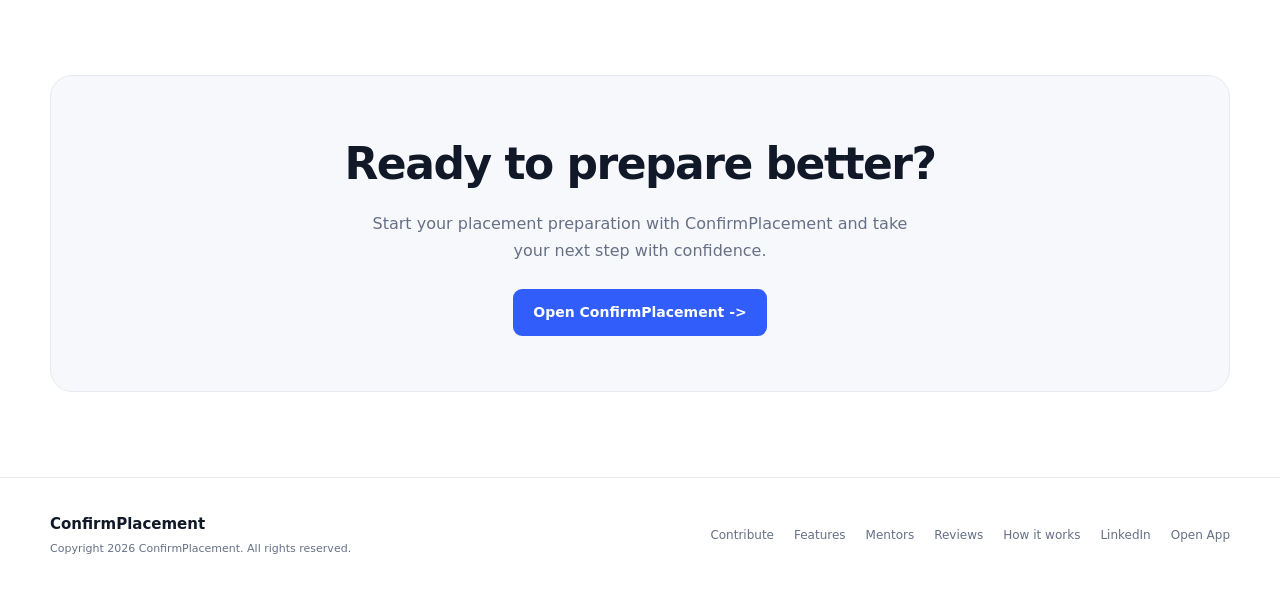
==== commit 316bb9c0: "Add interactive Contribute landing page" ====
--- a/index.html
+++ b/index.html
@@ -11,1216 +11,7 @@
 
     <title>ConfirmPlacement | Prepare Better. Get Placed.</title>
 
-    <style>
-
-        :root {
-            --primary: #315efb;
-            --primary-dark: #2448c8;
-            --text: #111827;
-            --muted: #667085;
-            --border: #e7eaf0;
-            --background: #ffffff;
-            --light: #f7f8fc;
-            --success: #16a34a;
-            --max-width: 1180px;
-        }
-
-        * {
-            margin: 0;
-            padding: 0;
-            box-sizing: border-box;
-        }
-
-        html {
-            scroll-behavior: smooth;
-        }
-
-        body {
-            font-family:
-                Inter,
-                ui-sans-serif,
-                system-ui,
-                -apple-system,
-                BlinkMacSystemFont,
-                "Segoe UI",
-                sans-serif;
-
-            color: var(--text);
-            background: var(--background);
-            line-height: 1.5;
-        }
-
-        a {
-            text-decoration: none;
-            color: inherit;
-        }
-
-        button {
-            font-family: inherit;
-        }
-
-        .container {
-            width: min(calc(100% - 40px), var(--max-width));
-            margin: 0 auto;
-        }
-
-
-        /* =========================
-           NAVBAR
-        ========================= */
-
-        .navbar {
-            position: sticky;
-            top: 0;
-            z-index: 1000;
-
-            background: rgba(255, 255, 255, 0.96);
-
-            border-bottom: 1px solid var(--border);
-
-            backdrop-filter: blur(10px);
-        }
-
-        .nav-inner {
-            height: 72px;
-
-            display: flex;
-            align-items: center;
-            justify-content: space-between;
-        }
-
-        .logo {
-            display: flex;
-            align-items: center;
-
-            gap: 10px;
-
-            font-size: 18px;
-            font-weight: 800;
-
-            letter-spacing: -0.4px;
-        }
-
-        .logo-mark {
-            width: 38px;
-            height: 38px;
-
-            display: flex;
-            align-items: center;
-            justify-content: center;
-
-            border-radius: 10px;
-
-            background: var(--primary);
-
-            color: white;
-
-            transition: 0.25s ease;
-        }
-
-        .logo-svg {
-            width: 27px;
-            height: 27px;
-        }
-
-        .target-circle,
-        .target-inner {
-            fill: none;
-            stroke: white;
-            stroke-width: 2;
-        }
-
-        .check {
-            fill: none;
-
-            stroke: white;
-            stroke-width: 3;
-
-            stroke-linecap: round;
-            stroke-linejoin: round;
-
-            stroke-dasharray: 30;
-            stroke-dashoffset: 30;
-
-            transition: stroke-dashoffset 0.35s ease;
-        }
-
-        .logo:hover .logo-mark {
-            transform: rotate(-4deg) scale(1.06);
-        }
-
-        .logo:hover .check {
-            stroke-dashoffset: 0;
-        }
-
-        .nav-links {
-            display: flex;
-            align-items: center;
-
-            gap: 28px;
-
-            font-size: 14px;
-
-            color: #4b5563;
-        }
-
-        .nav-links a {
-            transition: 0.2s;
-        }
-
-        .nav-links a:hover {
-            color: var(--primary);
-        }
-
-        .nav-button {
-            padding: 10px 17px;
-
-            border-radius: 9px;
-
-            background: var(--primary);
-
-            color: white !important;
-
-            font-weight: 600;
-        }
-
-        .nav-button:hover {
-            background: var(--primary-dark);
-        }
-
-        .menu-button {
-            display: none;
-
-            border: none;
-
-            background: transparent;
-
-            font-size: 24px;
-
-            cursor: pointer;
-        }
-
-
-        /* =========================
-           HERO
-        ========================= */
-
-        .hero {
-            padding: 95px 0 90px;
-
-            background:
-                linear-gradient(
-                    to bottom,
-                    #ffffff,
-                    #f8f9fd
-                );
-        }
-
-        .hero-grid {
-            display: grid;
-
-            grid-template-columns:
-                1.05fr
-                0.95fr;
-
-            gap: 70px;
-
-            align-items: center;
-        }
-
-        .hero-label {
-            display: inline-flex;
-            align-items: center;
-
-            gap: 8px;
-
-            padding: 6px 11px;
-
-            border: 1px solid #dfe5ff;
-
-            background: #f4f6ff;
-
-            color: var(--primary);
-
-            border-radius: 20px;
-
-            font-size: 12px;
-
-            font-weight: 700;
-
-            margin-bottom: 20px;
-        }
-
-        .hero-label span {
-            width: 7px;
-            height: 7px;
-
-            background: var(--success);
-
-            border-radius: 50%;
-        }
-
-        .hero h1 {
-            font-size: clamp(42px, 6vw, 68px);
-
-            line-height: 1.03;
-
-            letter-spacing: -3px;
-
-            max-width: 700px;
-        }
-
-        .hero h1 span {
-            color: var(--primary);
-        }
-
-        .hero-text {
-            margin-top: 22px;
-
-            max-width: 610px;
-
-            color: var(--muted);
-
-            font-size: 17px;
-
-            line-height: 1.7;
-        }
-
-        .hero-actions {
-            display: flex;
-
-            gap: 12px;
-
-            margin-top: 30px;
-
-            flex-wrap: wrap;
-        }
-
-        .primary-button {
-            display: inline-flex;
-
-            align-items: center;
-            justify-content: center;
-
-            padding: 13px 20px;
-
-            background: var(--primary);
-
-            color: white;
-
-            border-radius: 9px;
-
-            font-size: 14px;
-
-            font-weight: 700;
-
-            transition: 0.2s;
-        }
-
-        .primary-button:hover {
-            background: var(--primary-dark);
-
-            transform: translateY(-2px);
-        }
-
-        .secondary-button {
-            display: inline-flex;
-
-            align-items: center;
-            justify-content: center;
-
-            padding: 13px 20px;
-
-            border: 1px solid var(--border);
-
-            background: white;
-
-            border-radius: 9px;
-
-            font-size: 14px;
-
-            font-weight: 600;
-
-            transition: 0.2s;
-        }
-
-        .secondary-button:hover {
-            border-color: #cbd2e8;
-
-            transform: translateY(-2px);
-        }
-
-
-        /* =========================
-           DASHBOARD PREVIEW
-        ========================= */
-
-        .preview {
-            position: relative;
-        }
-
-        .dashboard-card {
-            background: white;
-
-            border: 1px solid var(--border);
-
-            border-radius: 20px;
-
-            padding: 20px;
-
-            box-shadow:
-                0 25px 70px
-                rgba(30, 40, 80, 0.10);
-
-            transform: rotate(1deg);
-
-            transition: 0.35s;
-        }
-
-        .dashboard-card:hover {
-            transform:
-                rotate(0deg)
-                translateY(-6px);
-        }
-
-        .dashboard-top {
-            display: flex;
-
-            justify-content: space-between;
-
-            align-items: center;
-
-            padding-bottom: 16px;
-
-            border-bottom:
-                1px solid var(--border);
-        }
-
-        .dashboard-title {
-            font-size: 15px;
-
-            font-weight: 750;
-        }
-
-        .dashboard-status {
-            font-size: 11px;
-
-            padding: 5px 9px;
-
-            background: #ecfdf3;
-
-            color: #15803d;
-
-            border-radius: 20px;
-        }
-
-        .dashboard-body {
-            padding-top: 20px;
-        }
-
-        .progress-title {
-            display: flex;
-
-            justify-content: space-between;
-
-            font-size: 12px;
-
-            color: var(--muted);
-        }
-
-        .progress {
-            height: 8px;
-
-            background: #edf0f5;
-
-            border-radius: 10px;
-
-            margin-top: 9px;
-
-            overflow: hidden;
-        }
-
-        .progress-bar {
-            width: 74%;
-
-            height: 100%;
-
-            background: var(--primary);
-
-            border-radius: inherit;
-        }
-
-        .preview-grid {
-            display: grid;
-
-            grid-template-columns:
-                repeat(2, 1fr);
-
-            gap: 12px;
-
-            margin-top: 18px;
-        }
-
-        .preview-item {
-            border: 1px solid var(--border);
-
-            padding: 15px;
-
-            border-radius: 12px;
-
-            transition: 0.2s;
-        }
-
-        .preview-item:hover {
-            transform: translateY(-3px);
-
-            border-color: #cbd2e8;
-        }
-
-        .preview-number {
-            font-size: 23px;
-
-            font-weight: 800;
-        }
-
-        .preview-label {
-            color: var(--muted);
-
-            font-size: 11px;
-
-            margin-top: 2px;
-        }
-
-
-        /* =========================
-           SECTIONS
-        ========================= */
-
-        .section {
-            padding: 90px 0;
-        }
-
-        .section-light {
-            background: var(--light);
-        }
-
-        .section-heading {
-            max-width: 680px;
-
-            margin-bottom: 42px;
-        }
-
-        .label {
-            color: var(--primary);
-
-            font-size: 12px;
-
-            font-weight: 800;
-
-            text-transform: uppercase;
-
-            letter-spacing: 1px;
-
-            margin-bottom: 10px;
-        }
-
-        .section-heading h2 {
-            font-size:
-                clamp(30px, 4vw, 44px);
-
-            letter-spacing: -1.5px;
-
-            line-height: 1.1;
-        }
-
-        .section-heading p {
-            color: var(--muted);
-
-            margin-top: 12px;
-
-            line-height: 1.7;
-        }
-
-
-        /* =========================
-           FEATURES
-        ========================= */
-
-        .feature-grid {
-            display: grid;
-
-            grid-template-columns:
-                repeat(4, 1fr);
-
-            gap: 16px;
-        }
-
-        .feature-card {
-            padding: 24px;
-
-            border: 1px solid var(--border);
-
-            border-radius: 16px;
-
-            background: white;
-
-            transition: 0.25s;
-        }
-
-        .feature-card:hover {
-            transform: translateY(-5px);
-
-            box-shadow:
-                0 12px 30px
-                rgba(20, 30, 60, 0.06);
-
-            border-color: #cbd2e8;
-        }
-
-        .feature-icon {
-            width: 42px;
-            height: 42px;
-
-            display: flex;
-
-            align-items: center;
-            justify-content: center;
-
-            border-radius: 10px;
-
-            background: #edf1ff;
-
-            color: var(--primary);
-
-            font-size: 18px;
-
-            font-weight: 800;
-
-            margin-bottom: 18px;
-        }
-
-        .feature-card h3 {
-            font-size: 16px;
-        }
-
-        .feature-card p {
-            margin-top: 8px;
-
-            color: var(--muted);
-
-            font-size: 13px;
-
-            line-height: 1.65;
-        }
-
-
-        /* =========================
-           MENTORS
-        ========================= */
-
-        .mentor-filters {
-            display: flex;
-
-            gap: 8px;
-
-            flex-wrap: wrap;
-
-            margin-bottom: 25px;
-        }
-
-        .filter-button {
-            padding: 8px 13px;
-
-            border: 1px solid var(--border);
-
-            background: white;
-
-            border-radius: 20px;
-
-            color: #667085;
-
-            font-size: 12px;
-
-            cursor: pointer;
-
-            transition: 0.2s;
-        }
-
-        .filter-button:hover {
-            border-color: #cbd2e8;
-        }
-
-        .filter-button.active {
-            background: var(--primary);
-
-            color: white;
-
-            border-color: var(--primary);
-        }
-
-        .mentor-grid {
-            display: grid;
-
-            grid-template-columns:
-                repeat(3, 1fr);
-
-            gap: 18px;
-        }
-
-        .mentor-card {
-            background: white;
-
-            border: 1px solid var(--border);
-
-            border-radius: 18px;
-
-            padding: 24px;
-
-            transition: 0.25s;
-        }
-
-        .mentor-card:hover {
-            transform: translateY(-5px);
-
-            border-color: #cbd2e8;
-
-            box-shadow:
-                0 12px 30px
-                rgba(20, 30, 60, 0.07);
-        }
-
-        .mentor-top {
-            display: flex;
-
-            align-items: center;
-
-            gap: 14px;
-        }
-
-        .mentor-avatar {
-            width: 52px;
-            height: 52px;
-
-            flex-shrink: 0;
-
-            display: flex;
-
-            align-items: center;
-            justify-content: center;
-
-            border-radius: 50%;
-
-            background: #edf1ff;
-
-            color: var(--primary);
-
-            font-size: 15px;
-
-            font-weight: 800;
-        }
-
-        .mentor-card h3 {
-            font-size: 16px;
-        }
-
-        .mentor-role {
-            color: var(--muted);
-
-            font-size: 11px;
-
-            line-height: 1.45;
-
-            margin-top: 3px;
-        }
-
-        .mentor-expertise {
-            margin-top: 18px;
-
-            font-size: 13px;
-
-            font-weight: 650;
-        }
-
-        .mentor-tags {
-            display: flex;
-
-            flex-wrap: wrap;
-
-            gap: 6px;
-
-            margin-top: 11px;
-        }
-
-        .mentor-tag {
-            padding: 5px 8px;
-
-            background: #f5f6fa;
-
-            border-radius: 6px;
-
-            color: #596174;
-
-            font-size: 10px;
-
-            font-weight: 600;
-        }
-
-        .mentor-bio {
-            margin-top: 15px;
-
-            color: var(--muted);
-
-            font-size: 12px;
-
-            line-height: 1.65;
-        }
-
-
-        /* =========================
-           REVIEWS
-        ========================= */
-
-        .review-grid {
-            display: grid;
-
-            grid-template-columns:
-                repeat(3, 1fr);
-
-            gap: 18px;
-        }
-
-        .review-card {
-            background: white;
-
-            border: 1px solid var(--border);
-
-            border-radius: 18px;
-
-            padding: 24px;
-
-            transition: 0.25s;
-        }
-
-        .review-card:hover {
-            transform: translateY(-5px);
-
-            border-color: #cbd2e8;
-
-            box-shadow:
-                0 12px 30px
-                rgba(20, 30, 60, 0.07);
-        }
-
-        .review-top {
-            display: flex;
-
-            align-items: center;
-
-            gap: 13px;
-        }
-
-        .review-avatar {
-            width: 48px;
-            height: 48px;
-
-            display: flex;
-
-            align-items: center;
-            justify-content: center;
-
-            border-radius: 50%;
-
-            background: #edf1ff;
-
-            color: var(--primary);
-
-            font-size: 14px;
-
-            font-weight: 700;
-        }
-
-        .review-card h3 {
-            font-size: 15px;
-        }
-
-        .review-role {
-            color: var(--muted);
-
-            font-size: 11px;
-
-            margin-top: 2px;
-        }
-
-        .review-stars {
-            margin-top: 18px;
-
-            display: flex;
-
-            gap: 4px;
-        }
-
-        .star {
-            width: 14px;
-            height: 14px;
-
-            position: relative;
-
-            display: inline-block;
-        }
-
-        .star::before {
-            content: "";
-
-            position: absolute;
-
-            width: 12px;
-            height: 12px;
-
-            background: #f5a623;
-
-            clip-path:
-                polygon(
-                    50% 0%,
-                    61% 35%,
-                    98% 35%,
-                    68% 57%,
-                    79% 92%,
-                    50% 70%,
-                    21% 92%,
-                    32% 57%,
-                    2% 35%,
-                    39% 35%
-                );
-        }
-
-        .review-text {
-            margin-top: 12px;
-
-            color: var(--muted);
-
-            font-size: 13px;
-
-            line-height: 1.7;
-        }
-
-
-        /* =========================
-           HOW IT WORKS
-        ========================= */
-
-        .steps {
-            display: grid;
-
-            grid-template-columns:
-                repeat(4, 1fr);
-
-            gap: 14px;
-        }
-
-        .step {
-            position: relative;
-
-            padding: 24px;
-
-            border: 1px solid var(--border);
-
-            border-radius: 16px;
-
-            background: white;
-
-            cursor: pointer;
-
-            transition: 0.25s;
-        }
-
-        .step:hover {
-            transform: translateY(-4px);
-        }
-
-        .step.active {
-            border-color: var(--primary);
-
-            box-shadow:
-                0 10px 25px
-                rgba(49, 94, 251, 0.10);
-        }
-
-        .step-number {
-            width: 32px;
-            height: 32px;
-
-            display: flex;
-
-            align-items: center;
-            justify-content: center;
-
-            border-radius: 50%;
-
-            background: #edf1ff;
-
-            color: var(--primary);
-
-            font-size: 12px;
-
-            font-weight: 800;
-
-            margin-bottom: 18px;
-        }
-
-        .step h3 {
-            font-size: 16px;
-        }
-
-        .step p {
-            margin-top: 8px;
-
-            color: var(--muted);
-
-            font-size: 13px;
-
-            line-height: 1.6;
-        }
-
-        .step-detail {
-            margin-top: 25px;
-
-            padding: 20px 22px;
-
-            background: white;
-
-            border: 1px solid var(--border);
-
-            border-radius: 13px;
-
-            color: var(--muted);
-
-            font-size: 14px;
-
-            line-height: 1.7;
-        }
-
-
-        /* =========================
-           CTA
-        ========================= */
-
-        .cta {
-            padding: 85px 0;
-        }
-
-        .cta-box {
-            padding: 55px;
-
-            border: 1px solid var(--border);
-
-            border-radius: 22px;
-
-            background: #f7f8fc;
-
-            text-align: center;
-        }
-
-        .cta-box h2 {
-            font-size:
-                clamp(30px, 4vw, 44px);
-
-            letter-spacing: -1.5px;
-        }
-
-        .cta-box p {
-            max-width: 570px;
-
-            margin: 13px auto 25px;
-
-            color: var(--muted);
-
-            line-height: 1.7;
-        }
-
-
-        /* =========================
-           FOOTER
-        ========================= */
-
-        footer {
-            border-top: 1px solid var(--border);
-
-            padding: 35px 0;
-
-            background: white;
-        }
-
-        .footer-inner {
-            display: flex;
-
-            justify-content: space-between;
-
-            align-items: center;
-
-            gap: 20px;
-        }
-
-        .footer-brand {
-            font-size: 15px;
-
-            font-weight: 800;
-        }
-
-        .footer-copy {
-            color: var(--muted);
-
-            font-size: 11px;
-
-            margin-top: 5px;
-        }
-
-        .footer-links {
-            display: flex;
-
-            gap: 20px;
-
-            color: var(--muted);
-
-            font-size: 12px;
-        }
-
-        .footer-links a:hover {
-            color: var(--primary);
-        }
-
-
-        /* =========================
-           RESPONSIVE
-        ========================= */
-
-        @media (max-width: 900px) {
-
-            .hero-grid {
-                grid-template-columns: 1fr;
-
-                gap: 45px;
-            }
-
-            .feature-grid {
-                grid-template-columns:
-                    repeat(2, 1fr);
-            }
-
-            .mentor-grid {
-                grid-template-columns:
-                    repeat(2, 1fr);
-            }
-
-            .review-grid {
-                grid-template-columns:
-                    repeat(2, 1fr);
-            }
-
-            .steps {
-                grid-template-columns:
-                    repeat(2, 1fr);
-            }
-
-            .nav-links {
-                position: absolute;
-
-                top: 72px;
-
-                left: 20px;
-                right: 20px;
-
-                display: none;
-
-                flex-direction: column;
-
-                align-items: stretch;
-
-                padding: 18px;
-
-                background: white;
-
-                border: 1px solid var(--border);
-
-                border-radius: 12px;
-
-                box-shadow:
-                    0 15px 35px
-                    rgba(20, 30, 60, 0.08);
-            }
-
-            .nav-links.show {
-                display: flex;
-            }
-
-            .nav-links a {
-                padding: 8px 4px;
-            }
-
-            .menu-button {
-                display: block;
-            }
-        }
-
-
-        @media (max-width: 600px) {
-
-            .container {
-                width:
-                    min(
-                        calc(100% - 28px),
-                        var(--max-width)
-                    );
-            }
-
-            .hero {
-                padding: 65px 0;
-            }
-
-            .hero h1 {
-                letter-spacing: -2px;
-            }
-
-            .hero-text {
-                font-size: 15px;
-            }
-
-            .feature-grid,
-            .mentor-grid,
-            .review-grid,
-            .steps {
-                grid-template-columns: 1fr;
-            }
-
-            .section {
-                padding: 65px 0;
-            }
-
-            .cta-box {
-                padding: 35px 20px;
-            }
-
-            .footer-inner {
-                flex-direction: column;
-
-                align-items: flex-start;
-            }
-
-            .footer-links {
-                flex-wrap: wrap;
-            }
-        }
-
-
-        a:focus-visible,
-        button:focus-visible {
-            outline:
-                3px solid
-                rgba(49, 94, 251, 0.25);
-
-            outline-offset: 3px;
-        }
-
-    </style>
+    <link rel="stylesheet" href="/assets/css/home.css">
 </head>
 
 
@@ -1293,6 +84,7 @@
             class="nav-links"
             id="navLinks"
         >
+            <a href="/contribute/">Contribute</a>
 
             <a href="#features">
                 Features
@@ -1584,6 +376,7 @@
                 <h3>
                     Real Projects
                 </h3>
+                <a href="/contribute/">Explore Contribute &rarr;</a>
 
                 <p>
                     Work on practical projects and understand
@@ -2114,6 +907,7 @@
 
 
         <div class="footer-links">
+            <a href="/contribute/">Contribute</a>
 
             <a href="#features">
                 Features
@@ -2153,499 +947,8 @@
 </footer>
 
 
-<script>
-
-
-/* =========================
-   MENTORS DATA
-========================= */
-
-const MENTORS = [
-
-    {
-        name: "Chetan Dhumal",
-
-        role: "SDE at Leegality",
-
-        expertise:
-            "Java, Spring Boot, React, MySQL",
-
-        topics: [
-            "Java",
-            "Full Stack"
-        ],
-
-        bio:
-            "Builds and ships full-stack products using Java, Spring Boot, React and MySQL."
-    },
-
-
-    {
-        name: "Rutuja Khose",
-
-        role:
-            "Assistant Professor at Deogiri College",
-
-        expertise:
-            "AI, ML, Python, SQL",
-
-        topics: [
-            "AI / ML",
-            "Python",
-            "SQL"
-        ],
-
-        bio:
-            "Teaches AI and machine learning with a strong focus on fundamentals and practical interview preparation."
-    },
-
-
-    {
-        name: "Abhijeet Dhumal",
-
-        role:
-            "Software Engineer at Electropneumatics",
-
-        expertise:
-            "C, C++, Embedded C, IoT",
-
-        topics: [
-            "Embedded",
-            "IoT"
-        ],
-
-        bio:
-            "Works with embedded systems and IoT, helping candidates understand low-level programming and system fundamentals."
-    }
-
-];
-
-
-/* =========================
-   GET MENTOR CATEGORIES
-========================= */
-
-function getMentorCategories(mentor) {
-
-    const text = (
-
-        mentor.name +
-        " " +
-        mentor.role +
-        " " +
-        mentor.expertise +
-        " " +
-        mentor.topics.join(" ")
-
-    ).toLowerCase();
-
-
-    const categories = [];
-
-
-    if (
-        text.includes("java") ||
-        text.includes("spring")
-    ) {
-
-        categories.push("Java");
-
-    }
-
-
-    if (
-        text.includes("react") ||
-        text.includes("frontend") ||
-        text.includes("full stack")
-    ) {
-
-        categories.push("Frontend");
-
-    }
-
-
-    if (
-        text.includes("spring") ||
-        text.includes("backend") ||
-        text.includes("mysql") ||
-        text.includes("sql")
-    ) {
-
-        categories.push("Backend");
-
-    }
-
-
-    if (
-        text.includes("career") ||
-        text.includes("interview") ||
-        text.includes("placement")
-    ) {
-
-        categories.push("Career");
-
-    }
-
-
-    if (
-        text.includes("ai") ||
-        text.includes("ml") ||
-        text.includes("machine learning")
-    ) {
-
-        categories.push("AI / ML");
-
-    }
-
-
-    if (
-        text.includes("embedded") ||
-        text.includes("iot") ||
-        text.includes("c++") ||
-        text.includes("embedded c")
-    ) {
-
-        categories.push("Embedded");
-
-    }
-
-
-    return categories;
-
-}
-
-
-/* =========================
-   CREATE MENTOR CARD
-========================= */
-
-function createMentorCard(mentor) {
-
-
-    const initials = mentor.name
-        .split(" ")
-        .map(word => word[0])
-        .join("")
-        .slice(0, 2)
-        .toUpperCase();
-
-
-    const tags = mentor.topics
-        .map(topic => {
-
-            return `
-                <span class="mentor-tag">
-                    ${topic}
-                </span>
-            `;
-
-        })
-        .join("");
-
-
-    return `
-
-        <article class="mentor-card">
-
-
-            <div class="mentor-top">
-
-
-                <div class="mentor-avatar">
-                    ${initials}
-                </div>
-
-
-                <div>
-
-                    <h3>
-                        ${mentor.name}
-                    </h3>
-
-
-                    <div class="mentor-role">
-                        ${mentor.role}
-                    </div>
-
-                </div>
-
-
-            </div>
-
-
-            <div class="mentor-expertise">
-                ${mentor.expertise}
-            </div>
-
-
-            <div class="mentor-tags">
-                ${tags}
-            </div>
-
-
-            <p class="mentor-bio">
-                ${mentor.bio}
-            </p>
-
-
-        </article>
-
-    `;
-
-}
-
-
-/* =========================
-   RENDER MENTORS
-========================= */
-
-function renderMentors(filter = "All") {
-
-
-    const mentorGrid =
-        document.getElementById("mentorGrid");
-
-
-    let mentors = MENTORS;
-
-
-    if (filter !== "All") {
-
-
-        mentors = MENTORS.filter(mentor => {
-
-
-            const categories =
-                getMentorCategories(mentor);
-
-
-            return categories.includes(filter);
-
-        });
-
-    }
-
-
-    if (mentors.length === 0) {
-
-        mentorGrid.innerHTML = `
-
-            <div
-                style="
-                    grid-column: 1 / -1;
-                    padding: 30px;
-                    text-align: center;
-                    color: #667085;
-                    background: white;
-                    border: 1px solid #e7eaf0;
-                    border-radius: 16px;
-                "
-            >
-
-                No mentors available in this category yet.
-
-            </div>
-
-        `;
-
-
-        return;
-
-    }
-
-
-    mentorGrid.innerHTML =
-        mentors
-            .map(createMentorCard)
-            .join("");
-
-}
-
-
-/* =========================
-   MENTOR FILTER
-========================= */
-
-document
-    .getElementById("mentorFilters")
-    .addEventListener(
-        "click",
-        function(event) {
-
-
-            const button =
-                event.target.closest(
-                    ".filter-button"
-                );
-
-
-            if (!button) {
-                return;
-            }
-
-
-            document
-                .querySelectorAll(
-                    ".filter-button"
-                )
-                .forEach(btn => {
-
-                    btn.classList.remove(
-                        "active"
-                    );
-
-                });
-
-
-            button.classList.add("active");
-
-
-            const filter =
-                button.dataset.filter;
-
-
-            renderMentors(filter);
-
-        }
-    );
-
-
-/* =========================
-   MOBILE MENU
-========================= */
-
-const menuButton =
-    document.getElementById("menuButton");
-
-
-const navLinks =
-    document.getElementById("navLinks");
-
-
-menuButton.addEventListener(
-    "click",
-    function() {
-
-
-        navLinks.classList.toggle(
-            "show"
-        );
-
-
-        const expanded =
-            navLinks.classList.contains(
-                "show"
-            );
-
-
-        menuButton.setAttribute(
-            "aria-expanded",
-            expanded
-        );
-
-    }
-);
-
-
-navLinks
-    .querySelectorAll("a")
-    .forEach(link => {
-
-
-        link.addEventListener(
-            "click",
-            function() {
-
-
-                navLinks.classList.remove(
-                    "show"
-                );
-
-
-                menuButton.setAttribute(
-                    "aria-expanded",
-                    "false"
-                );
-
-            }
-        );
-
-    });
-
-
-/* =========================
-   HOW IT WORKS
-========================= */
-
-const steps =
-    document.querySelectorAll(".step");
-
-
-const stepDetail =
-    document.getElementById(
-        "stepDetail"
-    );
-
-
-const stepDescriptions = [
-
-    "Start by choosing the skills and interview areas that matter for your target role.",
-
-    "Practice coding questions, mock interviews and real-world scenarios to build confidence.",
-
-    "Use feedback from practice sessions and mentors to identify and improve your weak areas.",
-
-    "Put everything together and approach your placement interviews with better preparation and confidence."
-
-];
-
-
-steps.forEach(step => {
-
-
-    step.addEventListener(
-        "click",
-        function() {
-
-
-            steps.forEach(item => {
-
-                item.classList.remove(
-                    "active"
-                );
-
-            });
-
-
-            step.classList.add(
-                "active"
-            );
-
-
-            const index =
-                Number(
-                    step.dataset.step
-                );
-
-
-            stepDetail.textContent =
-                stepDescriptions[index];
-
-        }
-    );
-
-});
-
-
-/* =========================
-   INITIAL RENDER
-========================= */
-
-renderMentors("All");
-
-
-</script>
+<script src="/assets/js/home.js" defer></script>
 
 
 </body>
-</html>+</html>
--- a/assets/css/home.css
+++ b/assets/css/home.css
@@ -0,0 +1,787 @@
+:root {
+    --primary: #315efb;
+    --primary-dark: #2448c8;
+    --text: #111827;
+    --muted: #667085;
+    --border: #e7eaf0;
+    --background: #ffffff;
+    --light: #f7f8fc;
+    --success: #16a34a;
+    --max-width: 1180px;
+}
+* {
+    margin: 0;
+    padding: 0;
+    box-sizing: border-box;
+}
+html {
+    scroll-behavior: smooth;
+}
+body {
+    font-family:
+        Inter,
+        ui-sans-serif,
+        system-ui,
+        -apple-system,
+        BlinkMacSystemFont,
+        "Segoe UI",
+        sans-serif;
+    color: var(--text);
+    background: var(--background);
+    line-height: 1.5;
+}
+a {
+    text-decoration: none;
+    color: inherit;
+}
+button {
+    font-family: inherit;
+}
+.container {
+    width: min(calc(100% - 40px), var(--max-width));
+    margin: 0 auto;
+}
+/* =========================
+   NAVBAR
+========================= */
+.navbar {
+    position: sticky;
+    top: 0;
+    z-index: 1000;
+    background: rgba(255, 255, 255, 0.96);
+    border-bottom: 1px solid var(--border);
+    backdrop-filter: blur(10px);
+}
+.nav-inner {
+    height: 72px;
+    display: flex;
+    align-items: center;
+    justify-content: space-between;
+}
+.logo {
+    display: flex;
+    align-items: center;
+    gap: 10px;
+    font-size: 18px;
+    font-weight: 800;
+    letter-spacing: -0.4px;
+}
+.logo-mark {
+    width: 38px;
+    height: 38px;
+    display: flex;
+    align-items: center;
+    justify-content: center;
+    border-radius: 10px;
+    background: var(--primary);
+    color: white;
+    transition: 0.25s ease;
+}
+.logo-svg {
+    width: 27px;
+    height: 27px;
+}
+.target-circle,
+.target-inner {
+    fill: none;
+    stroke: white;
+    stroke-width: 2;
+}
+.check {
+    fill: none;
+    stroke: white;
+    stroke-width: 3;
+    stroke-linecap: round;
+    stroke-linejoin: round;
+    stroke-dasharray: 30;
+    stroke-dashoffset: 30;
+    transition: stroke-dashoffset 0.35s ease;
+}
+.logo:hover .logo-mark {
+    transform: rotate(-4deg) scale(1.06);
+}
+.logo:hover .check {
+    stroke-dashoffset: 0;
+}
+.nav-links {
+    display: flex;
+    align-items: center;
+    gap: 28px;
+    font-size: 14px;
+    color: #4b5563;
+}
+.nav-links a {
+    transition: 0.2s;
+}
+.nav-links a:hover {
+    color: var(--primary);
+}
+.nav-button {
+    padding: 10px 17px;
+    border-radius: 9px;
+    background: var(--primary);
+    color: white !important;
+    font-weight: 600;
+}
+.nav-button:hover {
+    background: var(--primary-dark);
+}
+.menu-button {
+    display: none;
+    border: none;
+    background: transparent;
+    font-size: 24px;
+    cursor: pointer;
+}
+/* =========================
+   HERO
+========================= */
+.hero {
+    padding: 95px 0 90px;
+    background:
+        linear-gradient(
+            to bottom,
+            #ffffff,
+            #f8f9fd
+        );
+}
+.hero-grid {
+    display: grid;
+    grid-template-columns:
+        1.05fr
+        0.95fr;
+    gap: 70px;
+    align-items: center;
+}
+.hero-label {
+    display: inline-flex;
+    align-items: center;
+    gap: 8px;
+    padding: 6px 11px;
+    border: 1px solid #dfe5ff;
+    background: #f4f6ff;
+    color: var(--primary);
+    border-radius: 20px;
+    font-size: 12px;
+    font-weight: 700;
+    margin-bottom: 20px;
+}
+.hero-label span {
+    width: 7px;
+    height: 7px;
+    background: var(--success);
+    border-radius: 50%;
+}
+.hero h1 {
+    font-size: clamp(42px, 6vw, 68px);
+    line-height: 1.03;
+    letter-spacing: -3px;
+    max-width: 700px;
+}
+.hero h1 span {
+    color: var(--primary);
+}
+.hero-text {
+    margin-top: 22px;
+    max-width: 610px;
+    color: var(--muted);
+    font-size: 17px;
+    line-height: 1.7;
+}
+.hero-actions {
+    display: flex;
+    gap: 12px;
+    margin-top: 30px;
+    flex-wrap: wrap;
+}
+.primary-button {
+    display: inline-flex;
+    align-items: center;
+    justify-content: center;
+    padding: 13px 20px;
+    background: var(--primary);
+    color: white;
+    border-radius: 9px;
+    font-size: 14px;
+    font-weight: 700;
+    transition: 0.2s;
+}
+.primary-button:hover {
+    background: var(--primary-dark);
+    transform: translateY(-2px);
+}
+.secondary-button {
+    display: inline-flex;
+    align-items: center;
+    justify-content: center;
+    padding: 13px 20px;
+    border: 1px solid var(--border);
+    background: white;
+    border-radius: 9px;
+    font-size: 14px;
+    font-weight: 600;
+    transition: 0.2s;
+}
+.secondary-button:hover {
+    border-color: #cbd2e8;
+    transform: translateY(-2px);
+}
+/* =========================
+   DASHBOARD PREVIEW
+========================= */
+.preview {
+    position: relative;
+}
+.dashboard-card {
+    background: white;
+    border: 1px solid var(--border);
+    border-radius: 20px;
+    padding: 20px;
+    box-shadow:
+        0 25px 70px
+        rgba(30, 40, 80, 0.10);
+    transform: rotate(1deg);
+    transition: 0.35s;
+}
+.dashboard-card:hover {
+    transform:
+        rotate(0deg)
+        translateY(-6px);
+}
+.dashboard-top {
+    display: flex;
+    justify-content: space-between;
+    align-items: center;
+    padding-bottom: 16px;
+    border-bottom:
+        1px solid var(--border);
+}
+.dashboard-title {
+    font-size: 15px;
+    font-weight: 750;
+}
+.dashboard-status {
+    font-size: 11px;
+    padding: 5px 9px;
+    background: #ecfdf3;
+    color: #15803d;
+    border-radius: 20px;
+}
+.dashboard-body {
+    padding-top: 20px;
+}
+.progress-title {
+    display: flex;
+    justify-content: space-between;
+    font-size: 12px;
+    color: var(--muted);
+}
+.progress {
+    height: 8px;
+    background: #edf0f5;
+    border-radius: 10px;
+    margin-top: 9px;
+    overflow: hidden;
+}
+.progress-bar {
+    width: 74%;
+    height: 100%;
+    background: var(--primary);
+    border-radius: inherit;
+}
+.preview-grid {
+    display: grid;
+    grid-template-columns:
+        repeat(2, 1fr);
+    gap: 12px;
+    margin-top: 18px;
+}
+.preview-item {
+    border: 1px solid var(--border);
+    padding: 15px;
+    border-radius: 12px;
+    transition: 0.2s;
+}
+.preview-item:hover {
+    transform: translateY(-3px);
+    border-color: #cbd2e8;
+}
+.preview-number {
+    font-size: 23px;
+    font-weight: 800;
+}
+.preview-label {
+    color: var(--muted);
+    font-size: 11px;
+    margin-top: 2px;
+}
+/* =========================
+   SECTIONS
+========================= */
+.section {
+    padding: 90px 0;
+}
+.section-light {
+    background: var(--light);
+}
+.section-heading {
+    max-width: 680px;
+    margin-bottom: 42px;
+}
+.label {
+    color: var(--primary);
+    font-size: 12px;
+    font-weight: 800;
+    text-transform: uppercase;
+    letter-spacing: 1px;
+    margin-bottom: 10px;
+}
+.section-heading h2 {
+    font-size:
+        clamp(30px, 4vw, 44px);
+    letter-spacing: -1.5px;
+    line-height: 1.1;
+}
+.section-heading p {
+    color: var(--muted);
+    margin-top: 12px;
+    line-height: 1.7;
+}
+/* =========================
+   FEATURES
+========================= */
+.feature-grid {
+    display: grid;
+    grid-template-columns:
+        repeat(4, 1fr);
+    gap: 16px;
+}
+.feature-card {
+    padding: 24px;
+    border: 1px solid var(--border);
+    border-radius: 16px;
+    background: white;
+    transition: 0.25s;
+}
+.feature-card:hover {
+    transform: translateY(-5px);
+    box-shadow:
+        0 12px 30px
+        rgba(20, 30, 60, 0.06);
+    border-color: #cbd2e8;
+}
+.feature-icon {
+    width: 42px;
+    height: 42px;
+    display: flex;
+    align-items: center;
+    justify-content: center;
+    border-radius: 10px;
+    background: #edf1ff;
+    color: var(--primary);
+    font-size: 18px;
+    font-weight: 800;
+    margin-bottom: 18px;
+}
+.feature-card h3 {
+    font-size: 16px;
+}
+.feature-card p {
+    margin-top: 8px;
+    color: var(--muted);
+    font-size: 13px;
+    line-height: 1.65;
+}
+/* =========================
+   MENTORS
+========================= */
+.mentor-filters {
+    display: flex;
+    gap: 8px;
+    flex-wrap: wrap;
+    margin-bottom: 25px;
+}
+.filter-button {
+    padding: 8px 13px;
+    border: 1px solid var(--border);
+    background: white;
+    border-radius: 20px;
+    color: #667085;
+    font-size: 12px;
+    cursor: pointer;
+    transition: 0.2s;
+}
+.filter-button:hover {
+    border-color: #cbd2e8;
+}
+.filter-button.active {
+    background: var(--primary);
+    color: white;
+    border-color: var(--primary);
+}
+.mentor-grid {
+    display: grid;
+    grid-template-columns:
+        repeat(3, 1fr);
+    gap: 18px;
+}
+.mentor-card {
+    background: white;
+    border: 1px solid var(--border);
+    border-radius: 18px;
+    padding: 24px;
+    transition: 0.25s;
+}
+.mentor-card:hover {
+    transform: translateY(-5px);
+    border-color: #cbd2e8;
+    box-shadow:
+        0 12px 30px
+        rgba(20, 30, 60, 0.07);
+}
+.mentor-top {
+    display: flex;
+    align-items: center;
+    gap: 14px;
+}
+.mentor-avatar {
+    width: 52px;
+    height: 52px;
+    flex-shrink: 0;
+    display: flex;
+    align-items: center;
+    justify-content: center;
+    border-radius: 50%;
+    background: #edf1ff;
+    color: var(--primary);
+    font-size: 15px;
+    font-weight: 800;
+}
+.mentor-card h3 {
+    font-size: 16px;
+}
+.mentor-role {
+    color: var(--muted);
+    font-size: 11px;
+    line-height: 1.45;
+    margin-top: 3px;
+}
+.mentor-expertise {
+    margin-top: 18px;
+    font-size: 13px;
+    font-weight: 650;
+}
+.mentor-tags {
+    display: flex;
+    flex-wrap: wrap;
+    gap: 6px;
+    margin-top: 11px;
+}
+.mentor-tag {
+    padding: 5px 8px;
+    background: #f5f6fa;
+    border-radius: 6px;
+    color: #596174;
+    font-size: 10px;
+    font-weight: 600;
+}
+.mentor-bio {
+    margin-top: 15px;
+    color: var(--muted);
+    font-size: 12px;
+    line-height: 1.65;
+}
+/* =========================
+   REVIEWS
+========================= */
+.review-grid {
+    display: grid;
+    grid-template-columns:
+        repeat(3, 1fr);
+    gap: 18px;
+}
+.review-card {
+    background: white;
+    border: 1px solid var(--border);
+    border-radius: 18px;
+    padding: 24px;
+    transition: 0.25s;
+}
+.review-card:hover {
+    transform: translateY(-5px);
+    border-color: #cbd2e8;
+    box-shadow:
+        0 12px 30px
+        rgba(20, 30, 60, 0.07);
+}
+.review-top {
+    display: flex;
+    align-items: center;
+    gap: 13px;
+}
+.review-avatar {
+    width: 48px;
+    height: 48px;
+    display: flex;
+    align-items: center;
+    justify-content: center;
+    border-radius: 50%;
+    background: #edf1ff;
+    color: var(--primary);
+    font-size: 14px;
+    font-weight: 700;
+}
+.review-card h3 {
+    font-size: 15px;
+}
+.review-role {
+    color: var(--muted);
+    font-size: 11px;
+    margin-top: 2px;
+}
+.review-stars {
+    margin-top: 18px;
+    display: flex;
+    gap: 4px;
+}
+.star {
+    width: 14px;
+    height: 14px;
+    position: relative;
+    display: inline-block;
+}
+.star::before {
+    content: "";
+    position: absolute;
+    width: 12px;
+    height: 12px;
+    background: #f5a623;
+    clip-path:
+        polygon(
+            50% 0%,
+            61% 35%,
+            98% 35%,
+            68% 57%,
+            79% 92%,
+            50% 70%,
+            21% 92%,
+            32% 57%,
+            2% 35%,
+            39% 35%
+        );
+}
+.review-text {
+    margin-top: 12px;
+    color: var(--muted);
+    font-size: 13px;
+    line-height: 1.7;
+}
+/* =========================
+   HOW IT WORKS
+========================= */
+.steps {
+    display: grid;
+    grid-template-columns:
+        repeat(4, 1fr);
+    gap: 14px;
+}
+.step {
+    position: relative;
+    padding: 24px;
+    border: 1px solid var(--border);
+    border-radius: 16px;
+    background: white;
+    cursor: pointer;
+    transition: 0.25s;
+}
+.step:hover {
+    transform: translateY(-4px);
+}
+.step.active {
+    border-color: var(--primary);
+    box-shadow:
+        0 10px 25px
+        rgba(49, 94, 251, 0.10);
+}
+.step-number {
+    width: 32px;
+    height: 32px;
+    display: flex;
+    align-items: center;
+    justify-content: center;
+    border-radius: 50%;
+    background: #edf1ff;
+    color: var(--primary);
+    font-size: 12px;
+    font-weight: 800;
+    margin-bottom: 18px;
+}
+.step h3 {
+    font-size: 16px;
+}
+.step p {
+    margin-top: 8px;
+    color: var(--muted);
+    font-size: 13px;
+    line-height: 1.6;
+}
+.step-detail {
+    margin-top: 25px;
+    padding: 20px 22px;
+    background: white;
+    border: 1px solid var(--border);
+    border-radius: 13px;
+    color: var(--muted);
+    font-size: 14px;
+    line-height: 1.7;
+}
+/* =========================
+   CTA
+========================= */
+.cta {
+    padding: 85px 0;
+}
+.cta-box {
+    padding: 55px;
+    border: 1px solid var(--border);
+    border-radius: 22px;
+    background: #f7f8fc;
+    text-align: center;
+}
+.cta-box h2 {
+    font-size:
+        clamp(30px, 4vw, 44px);
+    letter-spacing: -1.5px;
+}
+.cta-box p {
+    max-width: 570px;
+    margin: 13px auto 25px;
+    color: var(--muted);
+    line-height: 1.7;
+}
+/* =========================
+   FOOTER
+========================= */
+footer {
+    border-top: 1px solid var(--border);
+    padding: 35px 0;
+    background: white;
+}
+.footer-inner {
+    display: flex;
+    justify-content: space-between;
+    align-items: center;
+    gap: 20px;
+}
+.footer-brand {
+    font-size: 15px;
+    font-weight: 800;
+}
+.footer-copy {
+    color: var(--muted);
+    font-size: 11px;
+    margin-top: 5px;
+}
+.footer-links {
+    display: flex;
+    gap: 20px;
+    color: var(--muted);
+    font-size: 12px;
+}
+.footer-links a:hover {
+    color: var(--primary);
+}
+/* =========================
+   RESPONSIVE
+========================= */
+@media (max-width: 900px) {
+    .hero-grid {
+        grid-template-columns: 1fr;
+        gap: 45px;
+    }
+    .feature-grid {
+        grid-template-columns:
+            repeat(2, 1fr);
+    }
+    .mentor-grid {
+        grid-template-columns:
+            repeat(2, 1fr);
+    }
+    .review-grid {
+        grid-template-columns:
+            repeat(2, 1fr);
+    }
+    .steps {
+        grid-template-columns:
+            repeat(2, 1fr);
+    }
+    .nav-links {
+        position: absolute;
+        top: 72px;
+        left: 20px;
+        right: 20px;
+        display: none;
+        flex-direction: column;
+        align-items: stretch;
+        padding: 18px;
+        background: white;
+        border: 1px solid var(--border);
+        border-radius: 12px;
+        box-shadow:
+            0 15px 35px
+            rgba(20, 30, 60, 0.08);
+    }
+    .nav-links.show {
+        display: flex;
+    }
+    .nav-links a {
+        padding: 8px 4px;
+    }
+    .menu-button {
+        display: block;
+    }
+}
+@media (max-width: 600px) {
+    .container {
+        width:
+            min(
+                calc(100% - 28px),
+                var(--max-width)
+            );
+    }
+    .hero {
+        padding: 65px 0;
+    }
+    .hero h1 {
+        letter-spacing: -2px;
+    }
+    .hero-text {
+        font-size: 15px;
+    }
+    .feature-grid,
+    .mentor-grid,
+    .review-grid,
+    .steps {
+        grid-template-columns: 1fr;
+    }
+    .section {
+        padding: 65px 0;
+    }
+    .cta-box {
+        padding: 35px 20px;
+    }
+    .footer-inner {
+        flex-direction: column;
+        align-items: flex-start;
+    }
+    .footer-links {
+        flex-wrap: wrap;
+    }
+}
+a:focus-visible,
+button:focus-visible {
+    outline:
+        3px solid
+        rgba(49, 94, 251, 0.25);
+    outline-offset: 3px;
+}
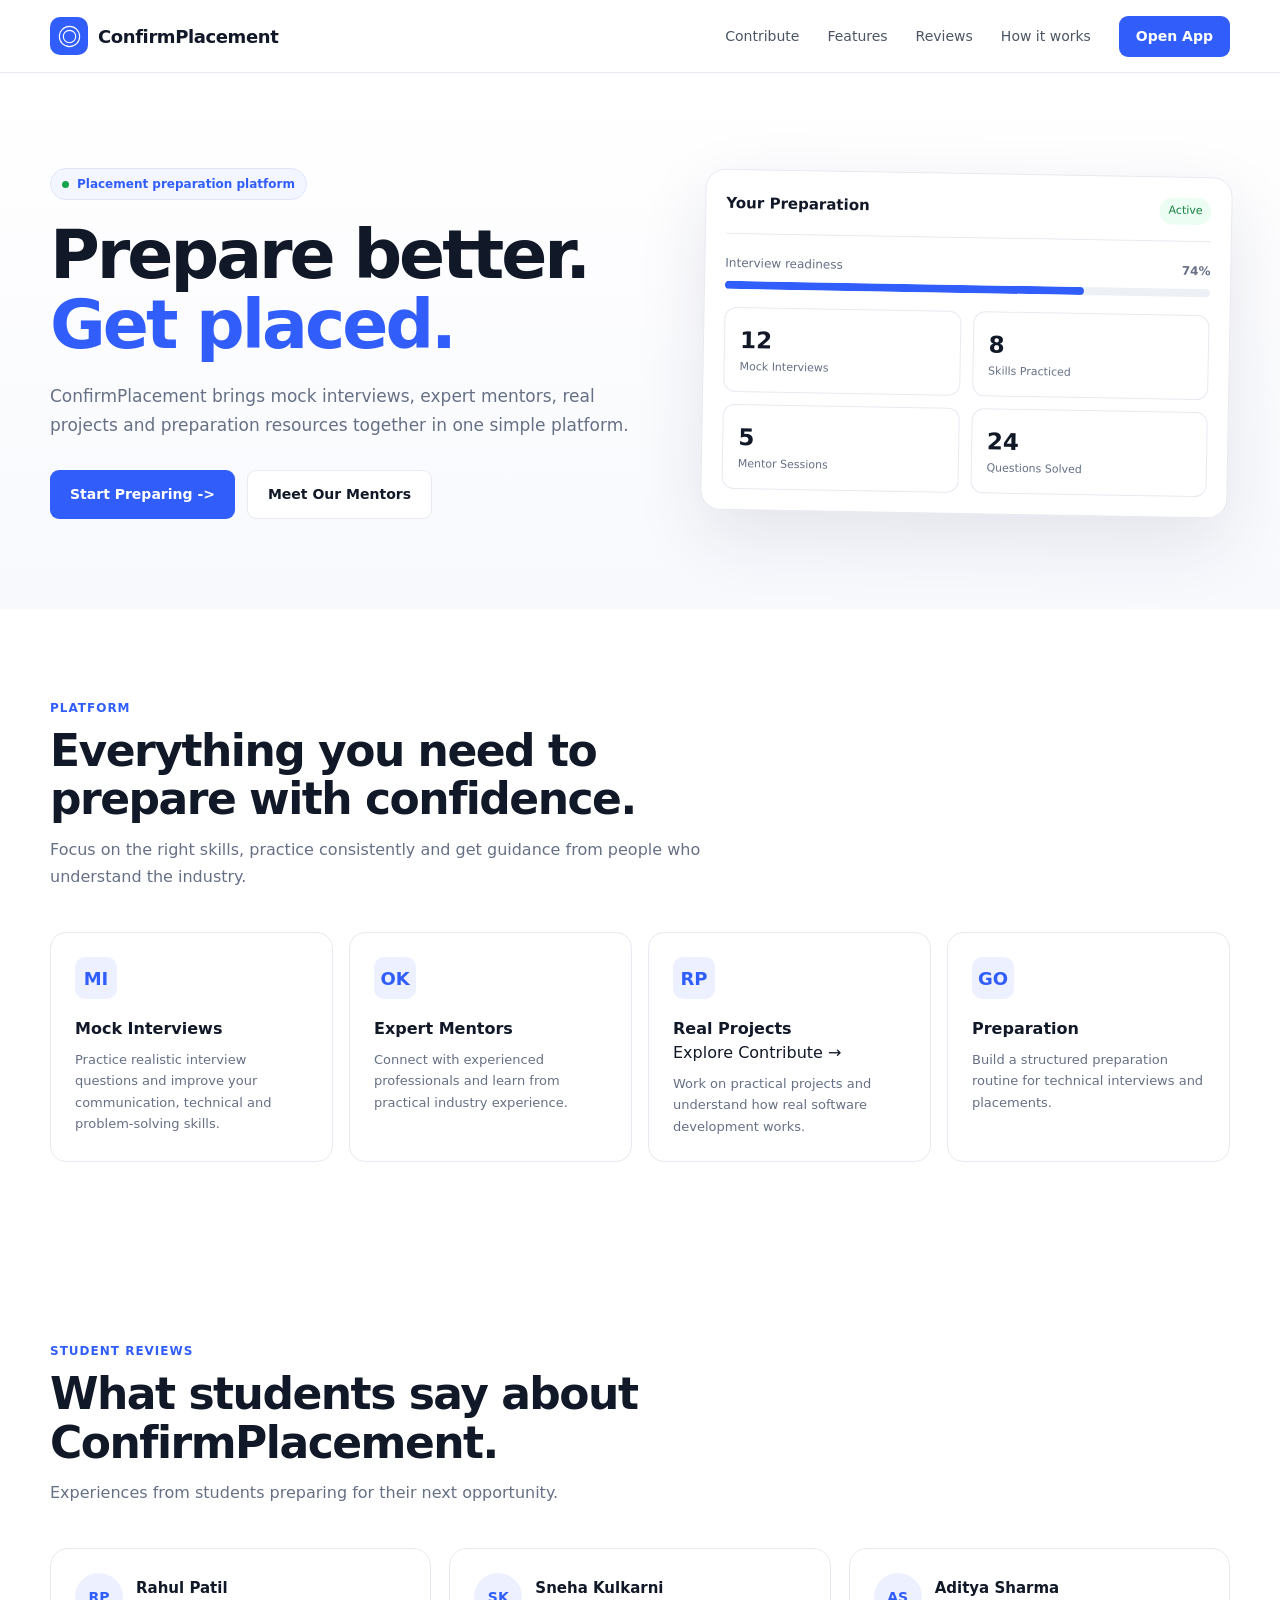
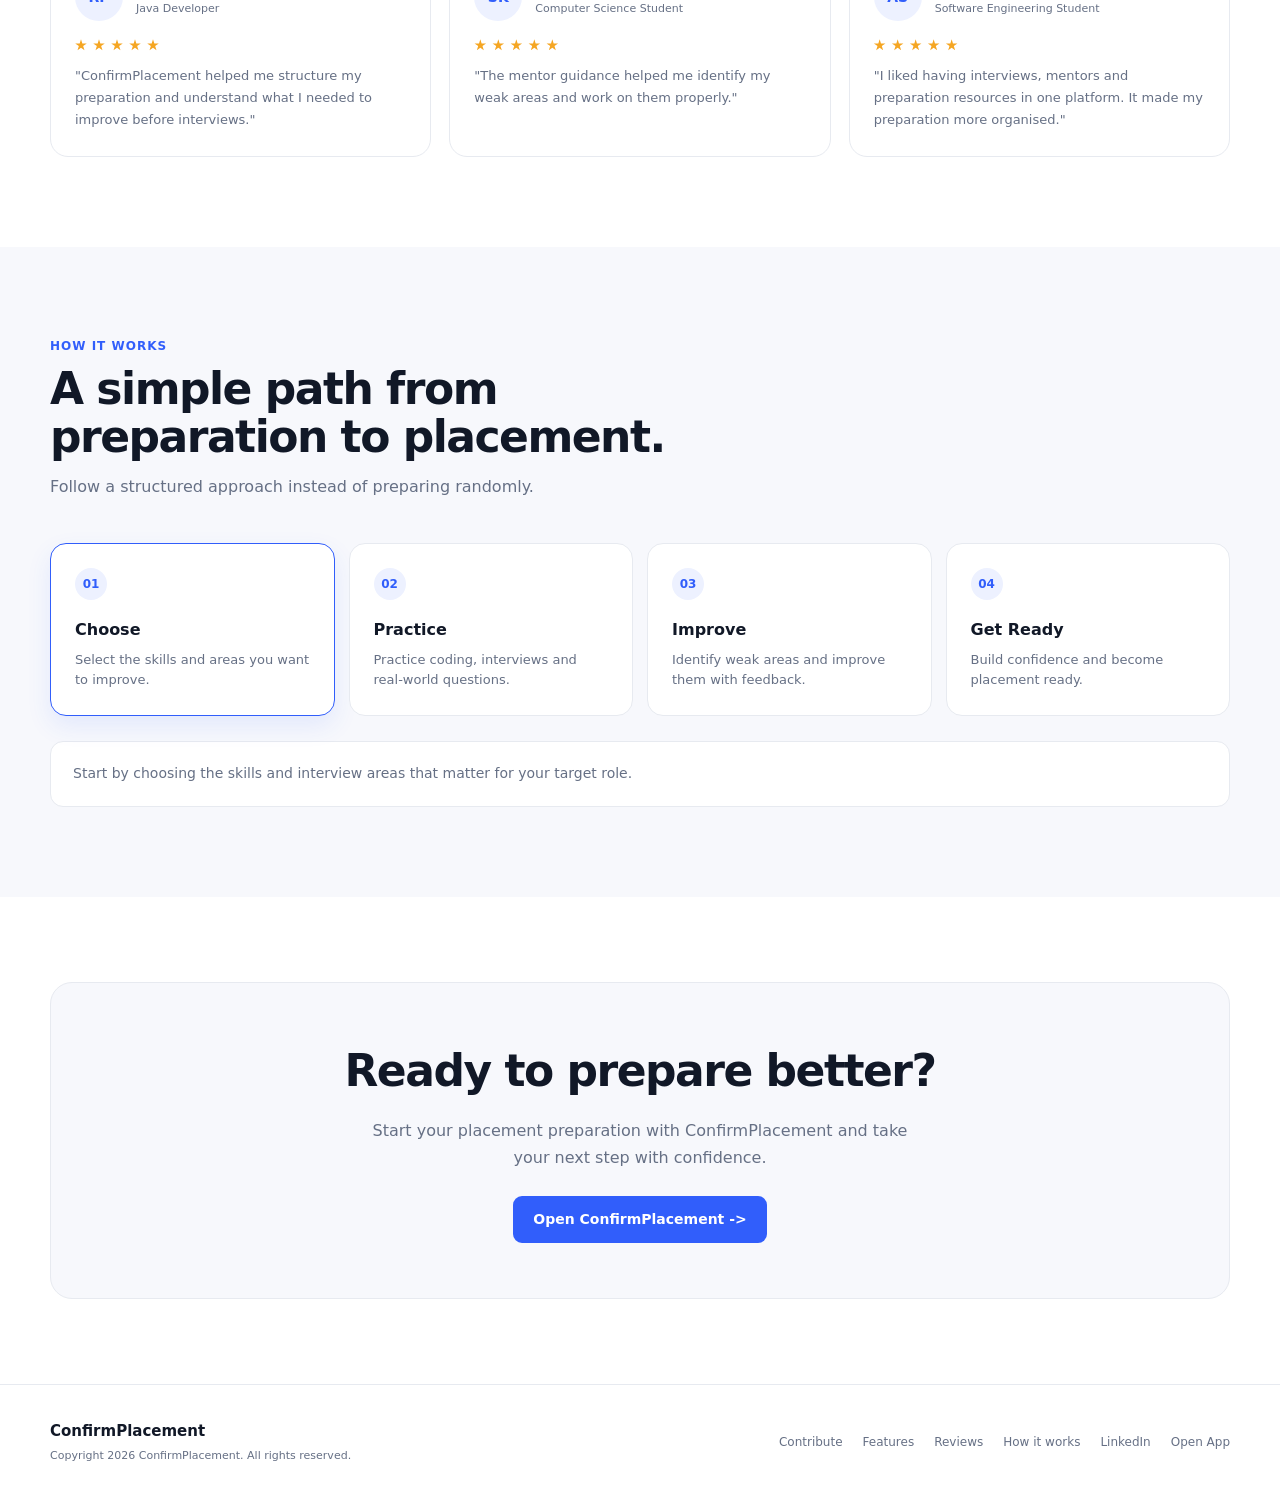
==== commit 6140a596: "Remove outdated mentor profiles" ====
--- a/index.html
+++ b/index.html
@@ -73,7 +73,7 @@
         <button
             class="menu-button"
             id="menuButton"
-            aria-label="Open menu"
+            aria-label="Open navigation"
             aria-expanded="false"
         >
             MENU
@@ -88,10 +88,6 @@
 
             <a href="#features">
                 Features
-            </a>
-
-            <a href="#mentors">
-                Mentors
             </a>
 
             <a href="#reviews">
@@ -411,114 +407,7 @@
 </section>
 
 
-<!-- =========================
-     MENTORS
-========================= -->
-
-<section
-    class="section section-light"
-    id="mentors"
->
-
-    <div class="container">
-
-
-        <div class="section-heading">
-
-            <div class="label">
-                Mentors
-            </div>
-
-
-            <h2>
-                Learn from people with real experience.
-            </h2>
-
-
-            <p>
-                Explore mentors based on their technology,
-                experience and areas of expertise.
-            </p>
-
-        </div>
-
-
-        <div
-            class="mentor-filters"
-            id="mentorFilters"
-        >
-
-            <button
-                class="filter-button active"
-                data-filter="All"
-            >
-                All
-            </button>
-
-
-            <button
-                class="filter-button"
-                data-filter="Java"
-            >
-                Java
-            </button>
-
-
-            <button
-                class="filter-button"
-                data-filter="Frontend"
-            >
-                Frontend
-            </button>
-
-
-            <button
-                class="filter-button"
-                data-filter="Backend"
-            >
-                Backend
-            </button>
-
-
-            <button
-                class="filter-button"
-                data-filter="Career"
-            >
-                Career
-            </button>
-
-
-            <button
-                class="filter-button"
-                data-filter="AI / ML"
-            >
-                AI / ML
-            </button>
-
-
-            <button
-                class="filter-button"
-                data-filter="Embedded"
-            >
-                Embedded
-            </button>
-
-        </div>
-
-
-        <div
-            class="mentor-grid"
-            id="mentorGrid"
-        ></div>
-
-
-    </div>
-
-</section>
-
-
-<!-- =========================
-     REVIEWS
+<!-- =========================\n     REVIEWS
 ========================= -->
 
 <section
@@ -913,10 +802,6 @@
                 Features
             </a>
 
-            <a href="#mentors">
-                Mentors
-            </a>
-
             <a href="#reviews">
                 Reviews
             </a>
--- a/assets/css/home.css
+++ b/assets/css/home.css
@@ -785,3 +785,11 @@
         rgba(49, 94, 251, 0.25);
     outline-offset: 3px;
 }
+
+/* Mobile navigation dropdown */
+@media (max-width: 760px) {
+  .nav-inner { position: relative; }
+  .menu-button { width: 44px; height: 40px; display: grid; place-items: center; font-size: 22px; line-height: 1; }
+  .nav-links { top: 62px; left: auto; right: 0; width: min(260px, calc(100vw - 28px)); padding: 14px; border-radius: 14px; box-shadow: 0 18px 40px rgba(20, 30, 60, .14); z-index: 20; }
+  .nav-links a { width: 100%; }
+}
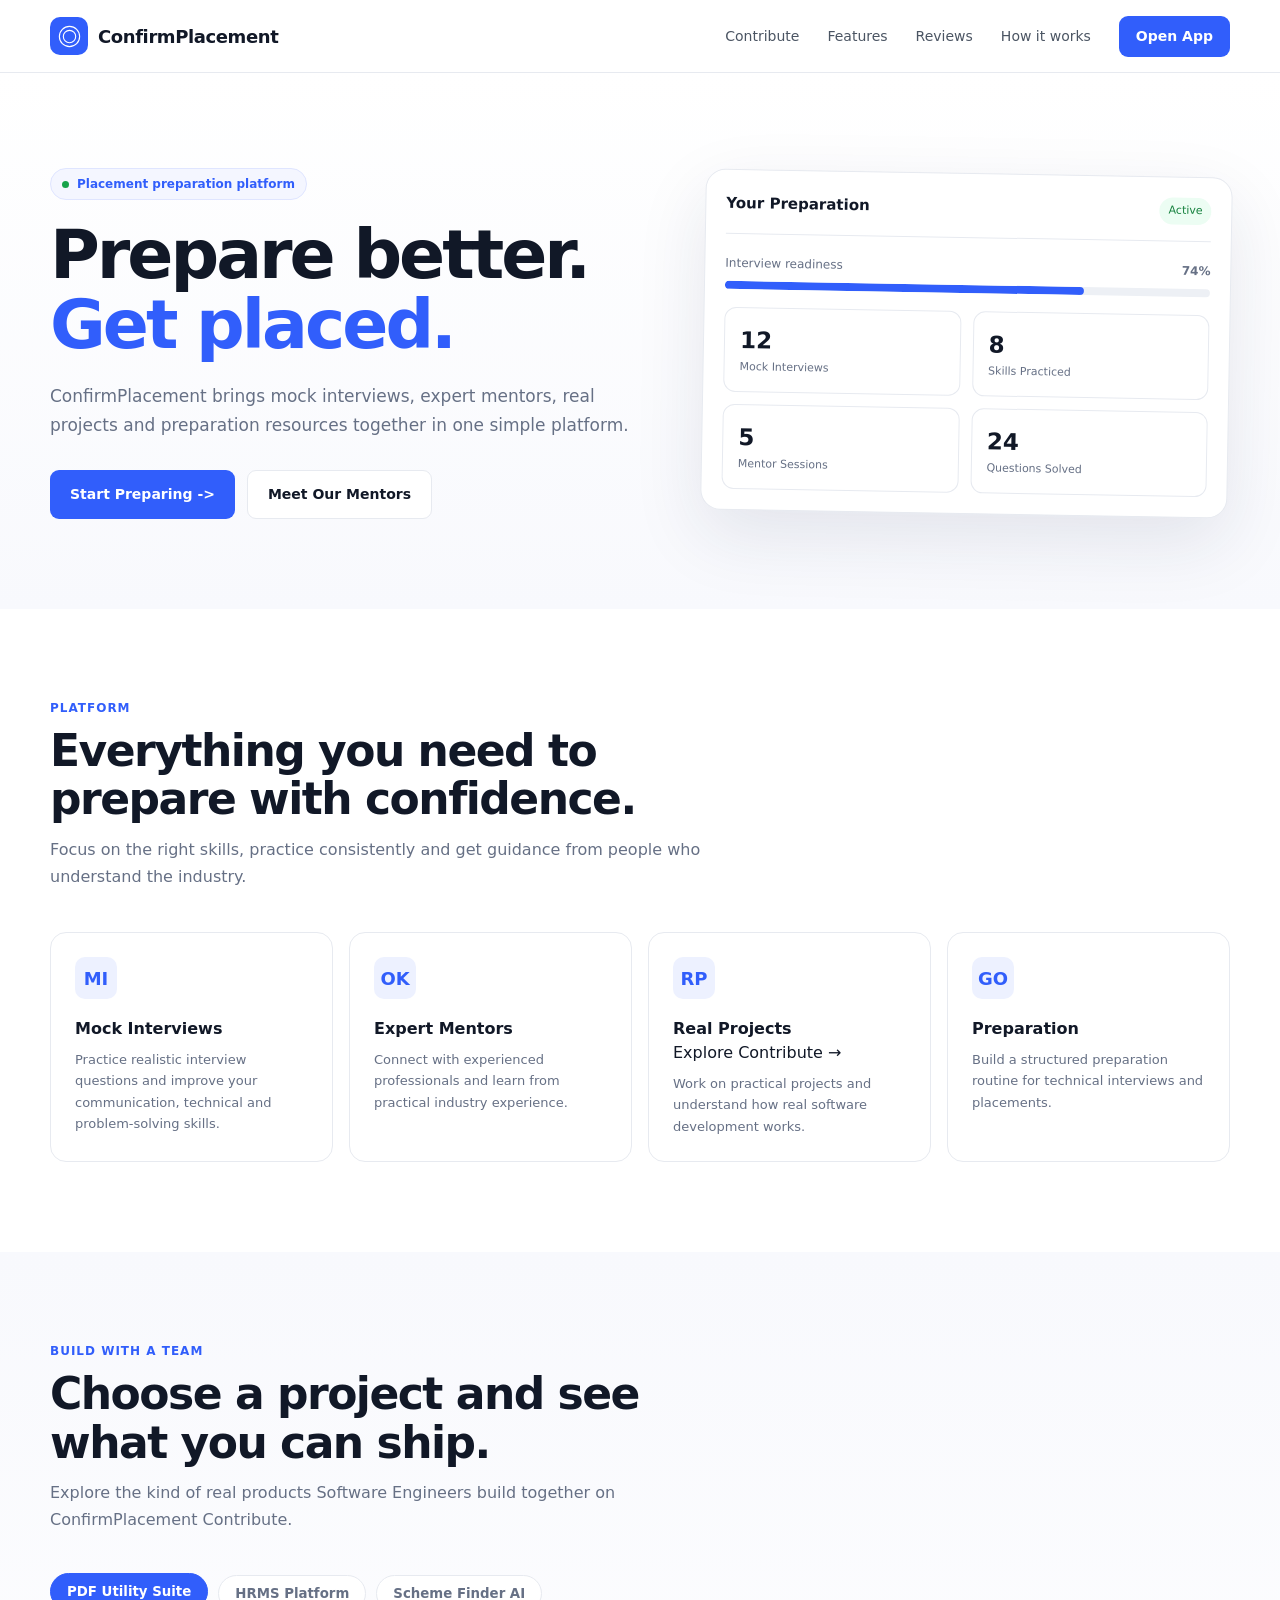
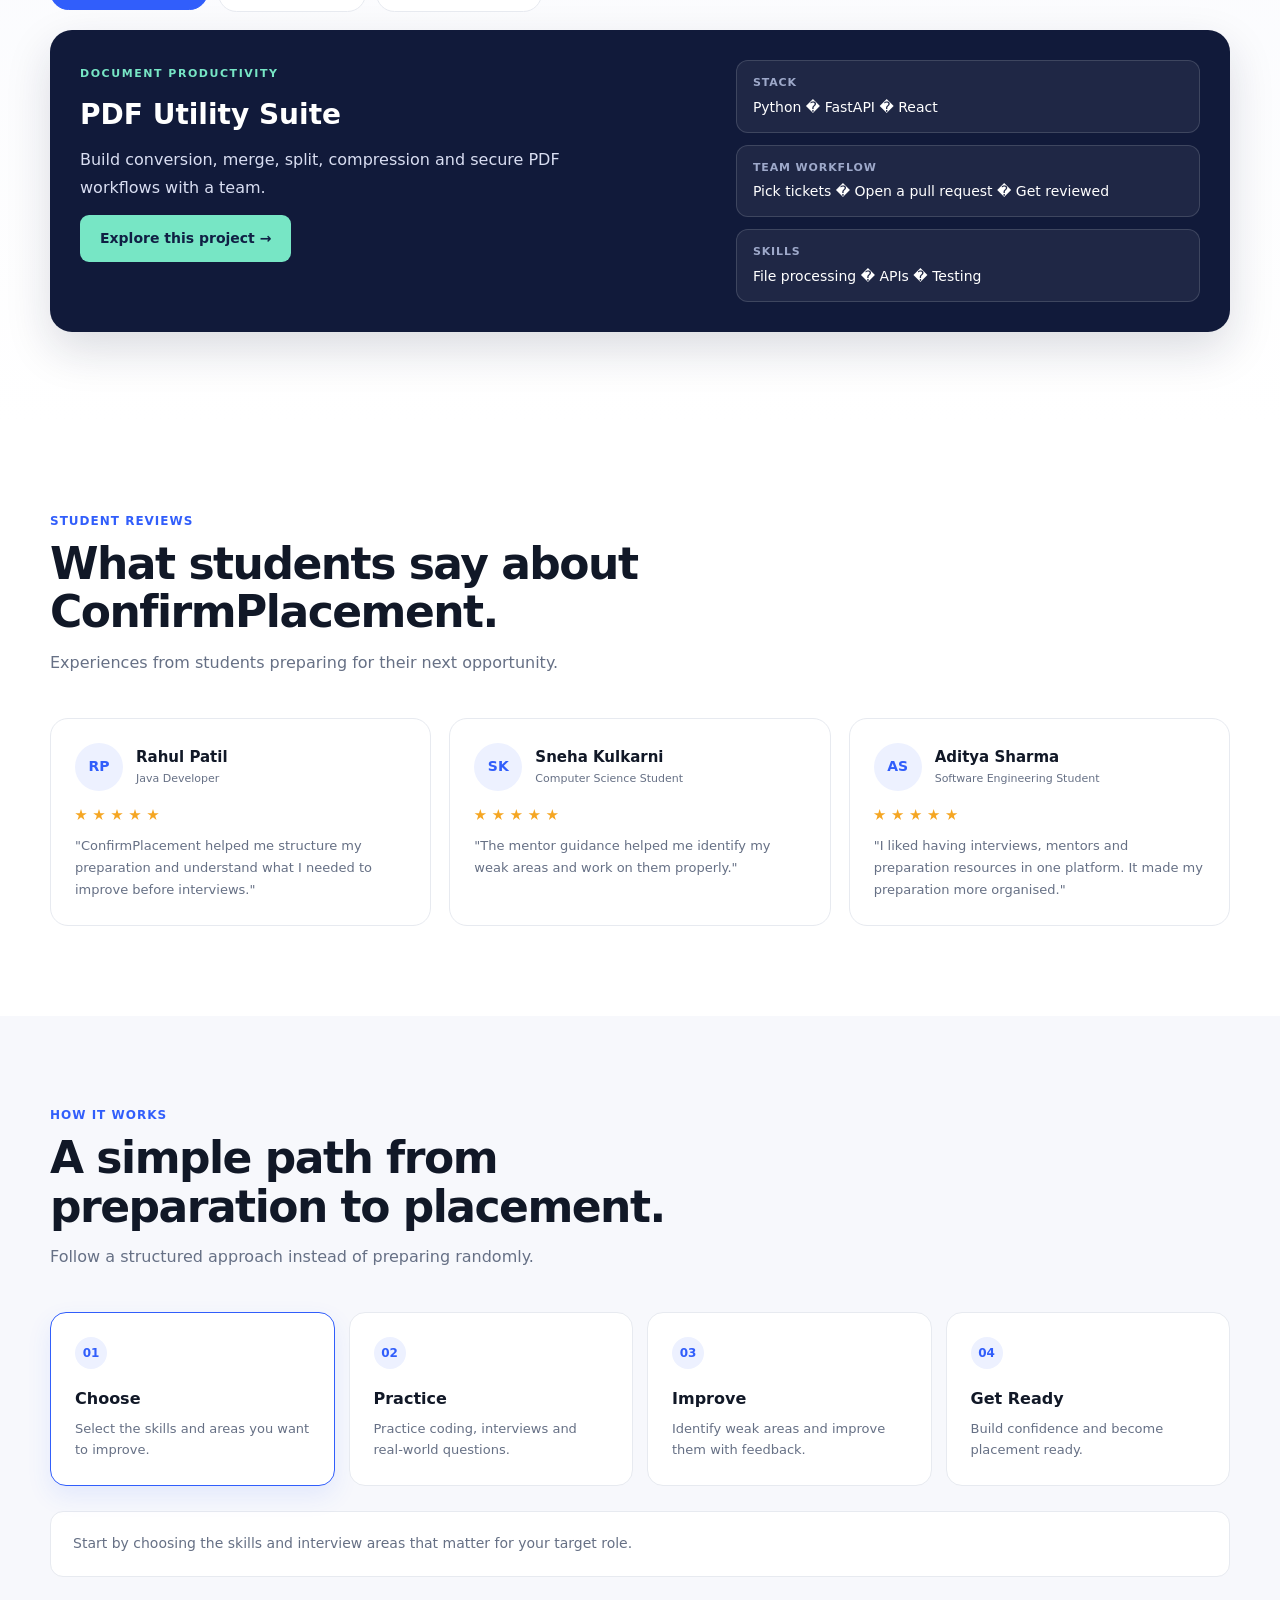
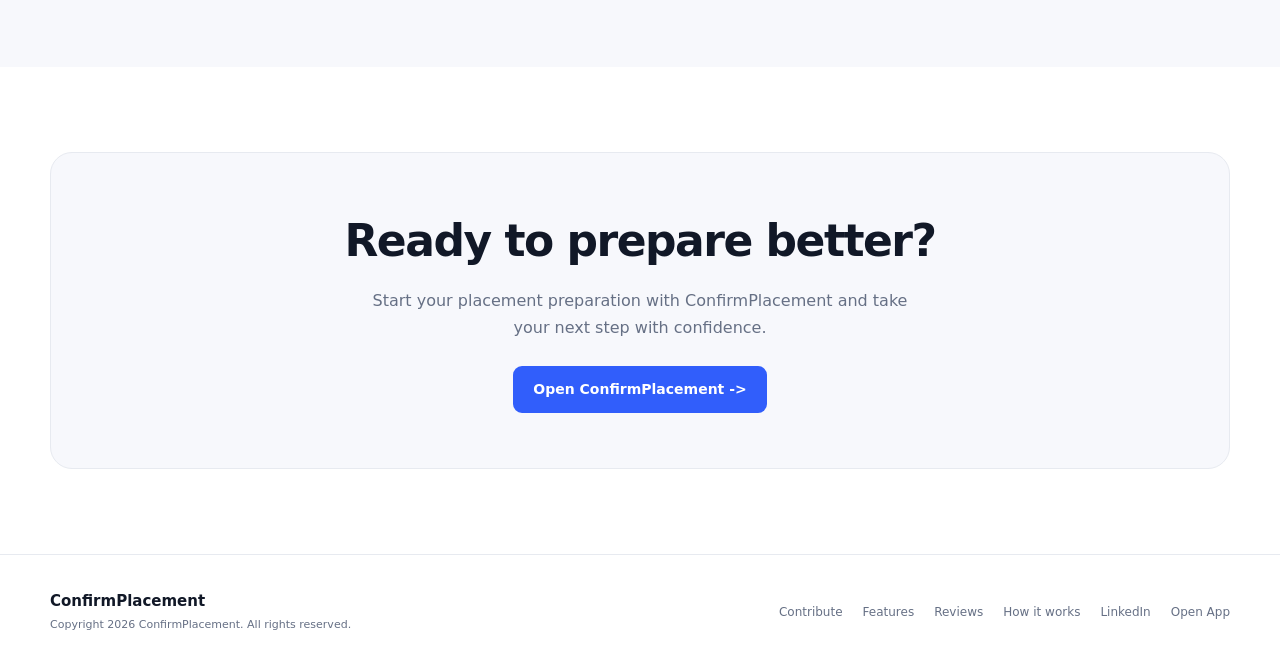
==== commit 168294dd: "Add interactive project showcase" ====
--- a/index.html
+++ b/index.html
@@ -407,7 +407,29 @@
 </section>
 
 
-<!-- =========================\n     REVIEWS
+<!-- =========================
+     PROJECT SHOWCASE
+========================= -->
+<section class="section project-showcase" id="projects">
+    <div class="container">
+        <div class="section-heading">
+            <div class="label">Build with a team</div>
+            <h2>Choose a project and see what you can ship.</h2>
+            <p>Explore the kind of real products Software Engineers build together on ConfirmPlacement Contribute.</p>
+        </div>
+        <div class="project-tabs" role="tablist" aria-label="Project examples">
+            <button class="project-tab active" type="button" data-project="pdf" role="tab" aria-selected="true">PDF Utility Suite</button>
+            <button class="project-tab" type="button" data-project="hrms" role="tab" aria-selected="false">HRMS Platform</button>
+            <button class="project-tab" type="button" data-project="scheme" role="tab" aria-selected="false">Scheme Finder AI</button>
+        </div>
+        <article class="project-panel" id="projectPanel" aria-live="polite">
+            <div><span class="project-kicker" id="projectKicker">DOCUMENT PRODUCTIVITY</span><h3 id="projectTitle">PDF Utility Suite</h3><p id="projectDescription">Build conversion, merge, split, compression and secure PDF workflows with a team.</p><a class="primary-button" href="/contribute/">Explore this project &rarr;</a></div>
+            <div class="project-details"><div><strong>Stack</strong><span id="projectStack">Python � FastAPI � React</span></div><div><strong>Team workflow</strong><span id="projectWorkflow">Pick tickets � Open a pull request � Get reviewed</span></div><div><strong>Skills</strong><span id="projectSkills">File processing � APIs � Testing</span></div></div>
+        </article>
+    </div>
+</section>
+<!-- =========================
+     REVIEWS
 ========================= -->
 
 <section
--- a/assets/css/home.css
+++ b/assets/css/home.css
@@ -793,3 +793,20 @@
   .nav-links { top: 62px; left: auto; right: 0; width: min(260px, calc(100vw - 28px)); padding: 14px; border-radius: 14px; box-shadow: 0 18px 40px rgba(20, 30, 60, .14); z-index: 20; }
   .nav-links a { width: 100%; }
 }
+
+/* Interactive project showcase */
+.project-showcase { background: linear-gradient(180deg, #f8f9fd 0%, #fff 100%); }
+.project-tabs { display: flex; gap: 10px; flex-wrap: wrap; margin: 26px 0 18px; }
+.project-tab { border: 1px solid var(--border); background: #fff; color: #667085; border-radius: 999px; padding: 10px 16px; font-weight: 700; cursor: pointer; transition: .2s; }
+.project-tab:hover, .project-tab.active { background: var(--primary); border-color: var(--primary); color: #fff; transform: translateY(-2px); }
+.project-panel { display: grid; grid-template-columns: 1.15fr .85fr; gap: 28px; padding: 30px; border-radius: 22px; background: #111a3a; color: #fff; box-shadow: 0 18px 45px rgba(20, 30, 60, .15); }
+.project-panel h3 { margin: 10px 0; font-size: 28px; }
+.project-panel p { color: #d9def2; line-height: 1.7; max-width: 560px; }
+.project-kicker { color: #77e6c5; font-size: 11px; letter-spacing: .14em; font-weight: 800; }
+.project-panel .primary-button { display: inline-block; margin-top: 14px; background: #77e6c5; color: #102044 !important; }
+.project-details { display: grid; gap: 12px; }
+.project-details div { padding: 14px 16px; border: 1px solid rgba(255,255,255,.14); border-radius: 12px; background: rgba(255,255,255,.06); }
+.project-details strong, .project-details span { display: block; }
+.project-details strong { color: #9ea9ca; font-size: 11px; text-transform: uppercase; letter-spacing: .08em; }
+.project-details span { margin-top: 5px; color: #fff; font-size: 14px; }
+@media (max-width: 700px) { .project-panel { grid-template-columns: 1fr; padding: 22px; } .project-panel h3 { font-size: 24px; } }
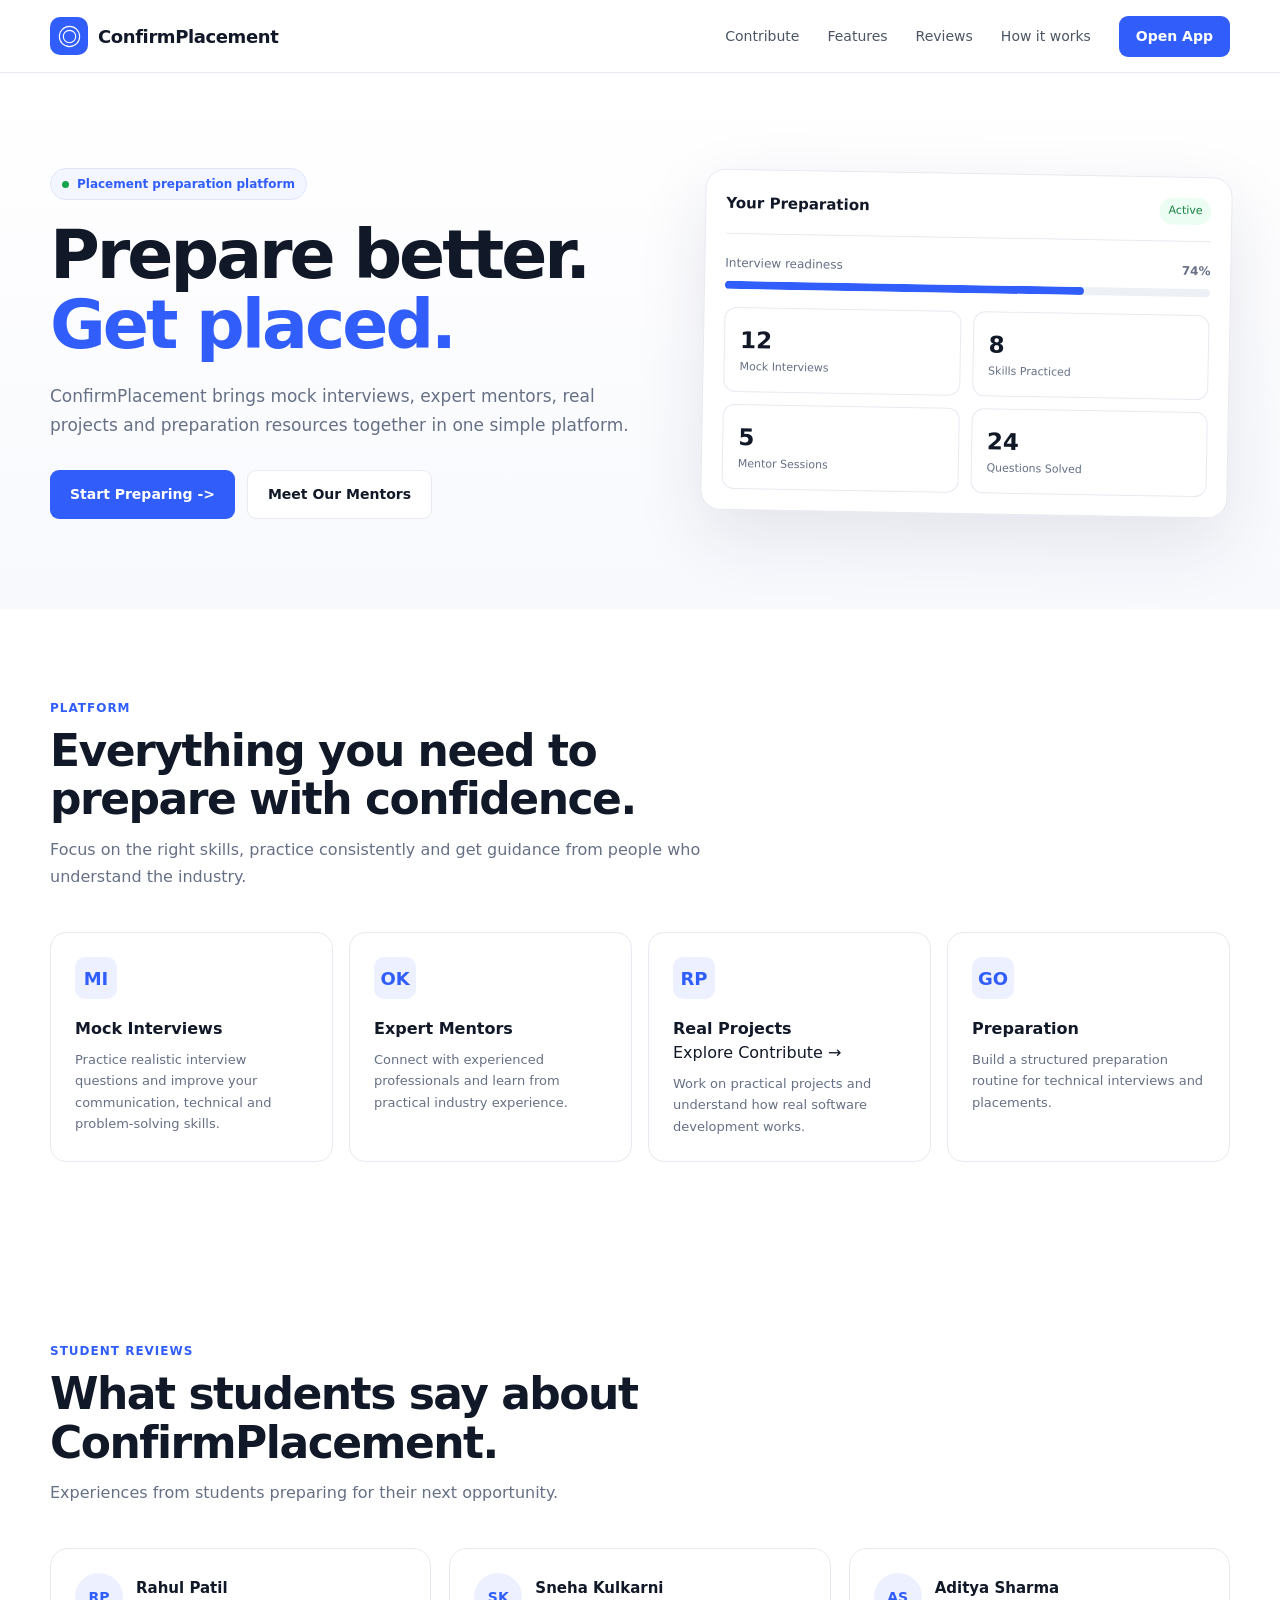
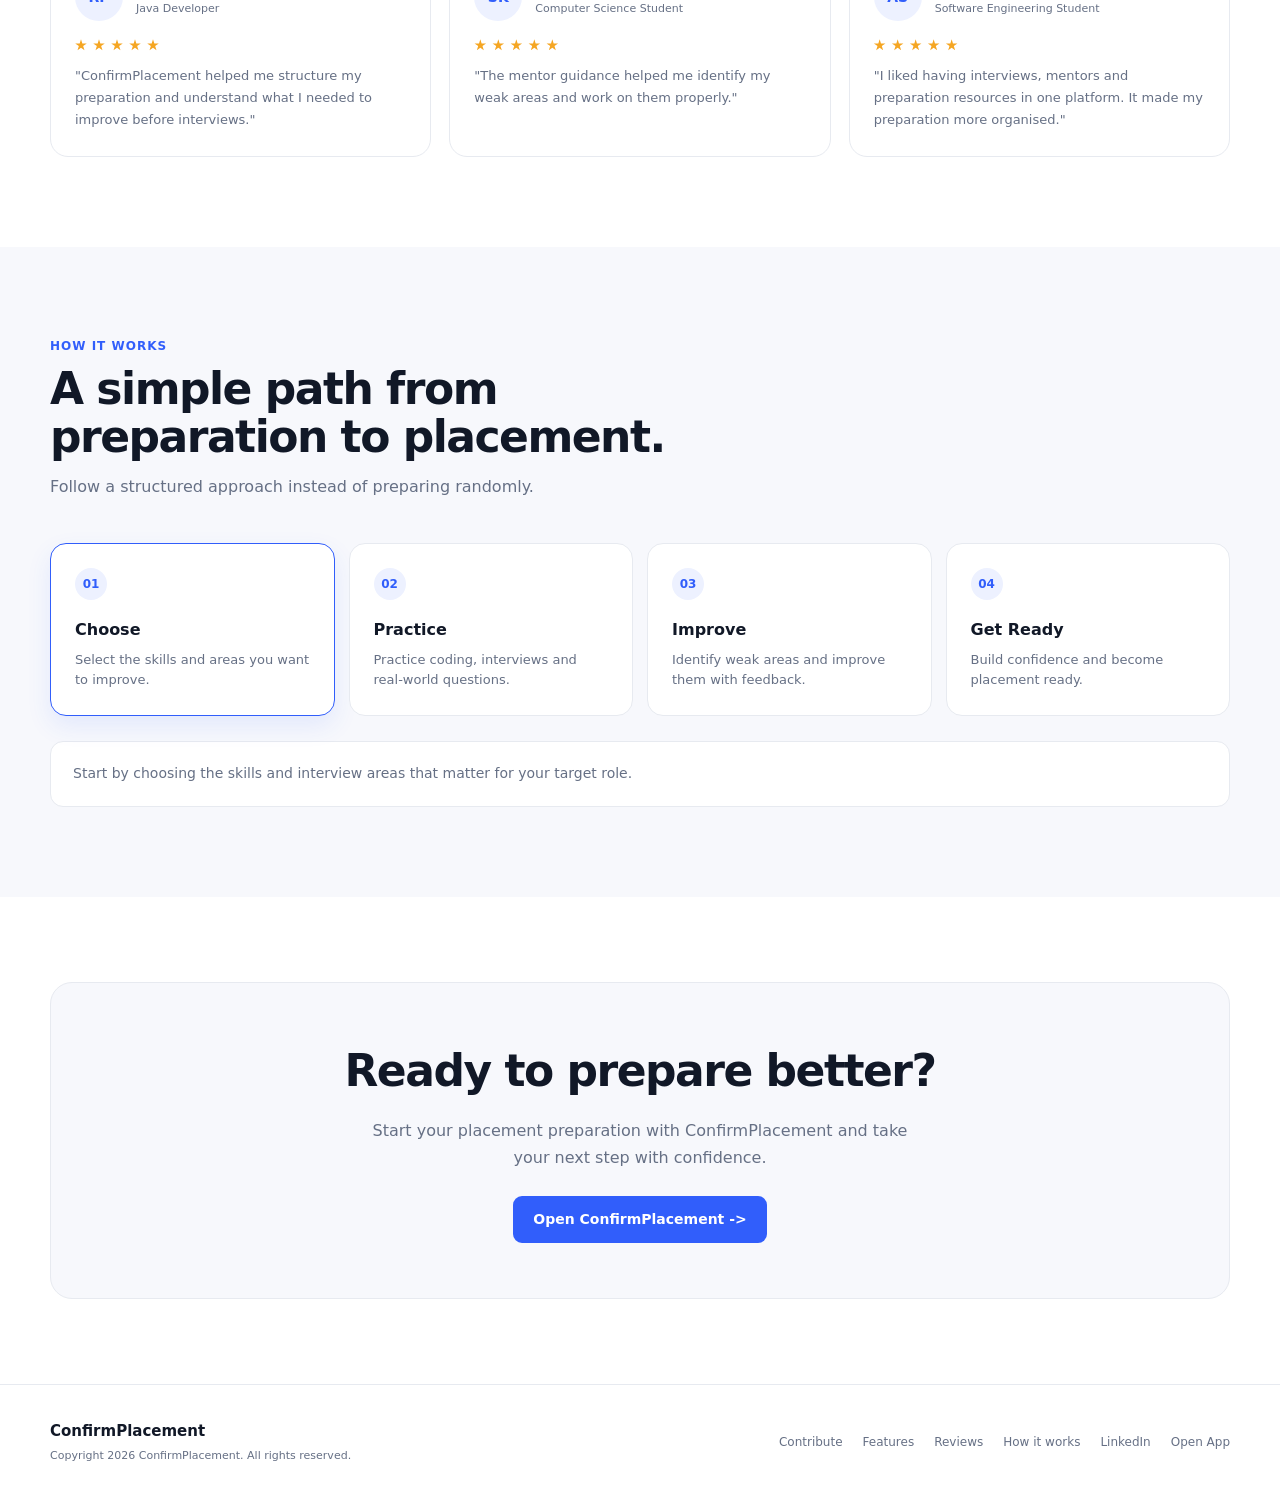
==== commit 101e6c4b: "Revert "Add interactive project showcase" This reverts commit 168294dd6885ed425bb98e69e1a4013fc1ce39" ====
--- a/index.html
+++ b/index.html
@@ -407,29 +407,7 @@
 </section>
 
 
-<!-- =========================
-     PROJECT SHOWCASE
-========================= -->
-<section class="section project-showcase" id="projects">
-    <div class="container">
-        <div class="section-heading">
-            <div class="label">Build with a team</div>
-            <h2>Choose a project and see what you can ship.</h2>
-            <p>Explore the kind of real products Software Engineers build together on ConfirmPlacement Contribute.</p>
-        </div>
-        <div class="project-tabs" role="tablist" aria-label="Project examples">
-            <button class="project-tab active" type="button" data-project="pdf" role="tab" aria-selected="true">PDF Utility Suite</button>
-            <button class="project-tab" type="button" data-project="hrms" role="tab" aria-selected="false">HRMS Platform</button>
-            <button class="project-tab" type="button" data-project="scheme" role="tab" aria-selected="false">Scheme Finder AI</button>
-        </div>
-        <article class="project-panel" id="projectPanel" aria-live="polite">
-            <div><span class="project-kicker" id="projectKicker">DOCUMENT PRODUCTIVITY</span><h3 id="projectTitle">PDF Utility Suite</h3><p id="projectDescription">Build conversion, merge, split, compression and secure PDF workflows with a team.</p><a class="primary-button" href="/contribute/">Explore this project &rarr;</a></div>
-            <div class="project-details"><div><strong>Stack</strong><span id="projectStack">Python � FastAPI � React</span></div><div><strong>Team workflow</strong><span id="projectWorkflow">Pick tickets � Open a pull request � Get reviewed</span></div><div><strong>Skills</strong><span id="projectSkills">File processing � APIs � Testing</span></div></div>
-        </article>
-    </div>
-</section>
-<!-- =========================
-     REVIEWS
+<!-- =========================\n     REVIEWS
 ========================= -->
 
 <section
--- a/assets/css/home.css
+++ b/assets/css/home.css
@@ -793,20 +793,3 @@
   .nav-links { top: 62px; left: auto; right: 0; width: min(260px, calc(100vw - 28px)); padding: 14px; border-radius: 14px; box-shadow: 0 18px 40px rgba(20, 30, 60, .14); z-index: 20; }
   .nav-links a { width: 100%; }
 }
-
-/* Interactive project showcase */
-.project-showcase { background: linear-gradient(180deg, #f8f9fd 0%, #fff 100%); }
-.project-tabs { display: flex; gap: 10px; flex-wrap: wrap; margin: 26px 0 18px; }
-.project-tab { border: 1px solid var(--border); background: #fff; color: #667085; border-radius: 999px; padding: 10px 16px; font-weight: 700; cursor: pointer; transition: .2s; }
-.project-tab:hover, .project-tab.active { background: var(--primary); border-color: var(--primary); color: #fff; transform: translateY(-2px); }
-.project-panel { display: grid; grid-template-columns: 1.15fr .85fr; gap: 28px; padding: 30px; border-radius: 22px; background: #111a3a; color: #fff; box-shadow: 0 18px 45px rgba(20, 30, 60, .15); }
-.project-panel h3 { margin: 10px 0; font-size: 28px; }
-.project-panel p { color: #d9def2; line-height: 1.7; max-width: 560px; }
-.project-kicker { color: #77e6c5; font-size: 11px; letter-spacing: .14em; font-weight: 800; }
-.project-panel .primary-button { display: inline-block; margin-top: 14px; background: #77e6c5; color: #102044 !important; }
-.project-details { display: grid; gap: 12px; }
-.project-details div { padding: 14px 16px; border: 1px solid rgba(255,255,255,.14); border-radius: 12px; background: rgba(255,255,255,.06); }
-.project-details strong, .project-details span { display: block; }
-.project-details strong { color: #9ea9ca; font-size: 11px; text-transform: uppercase; letter-spacing: .08em; }
-.project-details span { margin-top: 5px; color: #fff; font-size: 14px; }
-@media (max-width: 700px) { .project-panel { grid-template-columns: 1fr; padding: 22px; } .project-panel h3 { font-size: 24px; } }
